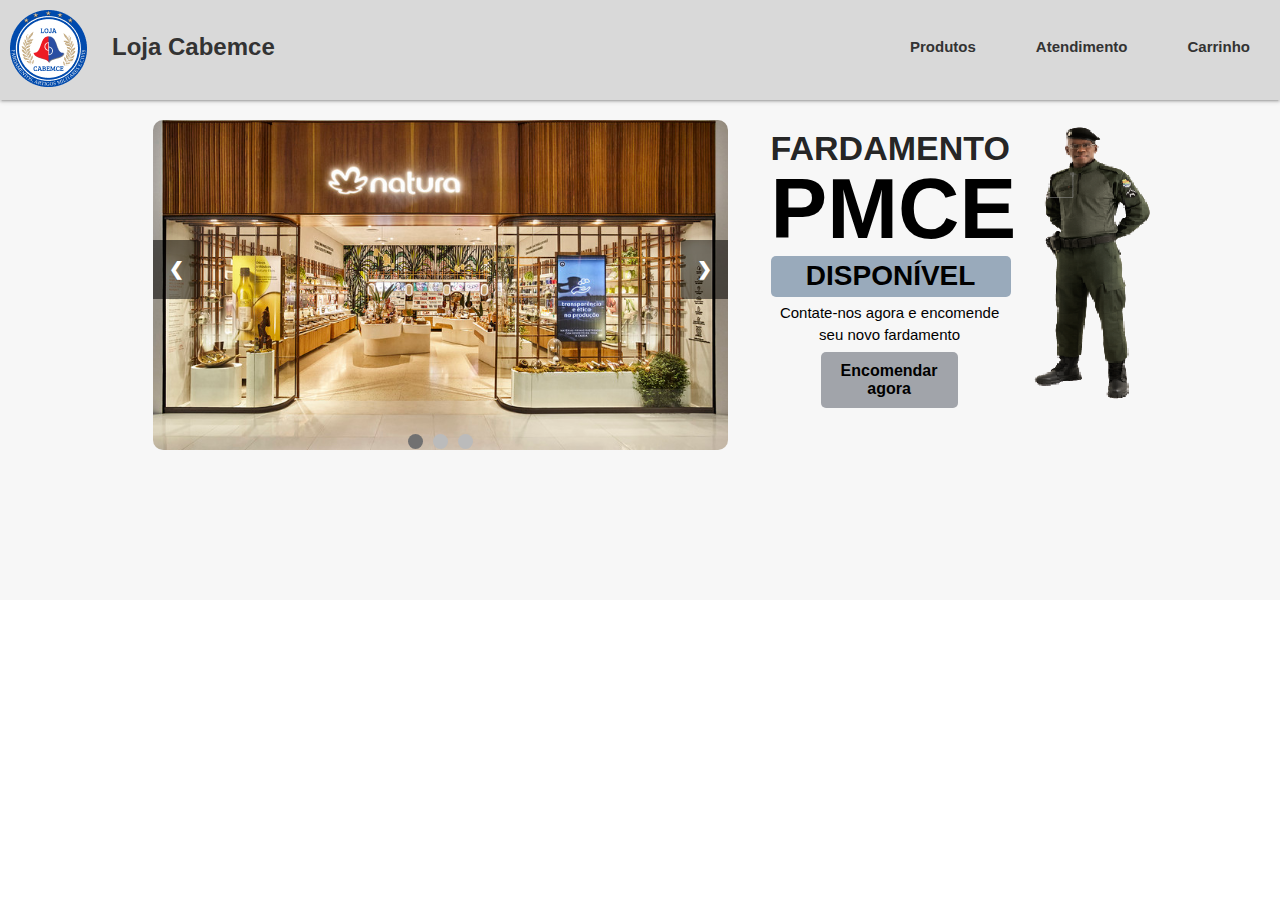
==== index.html @ 3755e711 "subindo arquivos" ====
<!DOCTYPE html>
<html lang="pt-br">
<head>
    <meta charset="UTF-8">
    <meta name="viewport" content="width=device-width, initial-scale=1.0">
    <title>Loja Cabemce</title>
    <link href="https://cdnjs.cloudflare.com/ajax/libs/materialize/1.0.0/css/materialize.min.css" rel="stylesheet">
    <link rel="stylesheet" href="https://fonts.googleapis.com/icon?family=Material+Icons">
    <link rel="stylesheet" href="css/index.css">
    <link rel="stylesheet" href="css/auxiliares/carousel.css">
</head>
<body>
    <nav class="nav-principal">
        <div class="nav-wrapper">
            <img src="img/logo.png" id="nav-logo" alt="">
            
            <a href="#" class="brand-logo" id="nav-titulo">Loja Cabemce</a>
            
            <ul id="nav-mobile" class="right hide-on-med-and-down">
                <li id="nav-list"><a href="#">Produtos</a></li>
                <li id="nav-list"><a href="#">Atendimento</a></li>
                <li id="nav-list"><a href="#">Carrinho</a></li>
            </ul>
        </div>
    </nav>

    <div class="introducao">
        <div class="container">
            <div class="row">
                <div class="col s12 m8">
                    <div class="carousel-container">
                        <div class="carousel">
                            <div class="carousel-slides">
                                <div class="carousel-slide"><img src="img/exe1.jpg" alt="Imagem 1"></div>
                                <div class="carousel-slide"><img src="img/exe2.jpg" alt="Imagem 2"></div>
                                <div class="carousel-slide"><img src="img/exe3.jpg" alt="Imagem 3"></div>
                            </div>
                            <a class="prev" onclick="moveSlide(-1)">&#10094;</a>
                            <a class="next" onclick="moveSlide(1)">&#10095;</a>
                        </div>
                        
                        <div class="carousel-indicators">
                            <span class="indicator" onclick="currentSlide(1)"></span>
                            <span class="indicator" onclick="currentSlide(2)"></span>
                            <span class="indicator" onclick="currentSlide(3)"></span>
                        </div>
                    </div>
                </div>

                <div class="col s12 m2">
                    <div id="introducao-texto">
                        <h1 id="introducao-texto-base">Fardamento</h1>
                        <h1 id="introducao-texto-orgao">PMCE</h1>
                        <h1 id="introducao-texto-status">Disponível</h1>
                        <p  id="introducao-texto-paragrafo">Contate-nos agora e encomende seu novo fardamento</p>
                        <button id="introducao-texto-botao">Encomendar agora</button>
                    </div>
                </div>

                <div class="col s12 m2">
                    <img src="/img/Novo-fardamento-PMCE 1.png" id="introducao-imagem" alt="">
                </div>
            </div>
        </div>
    </div>

<script src="https://cdnjs.cloudflare.com/ajax/libs/materialize/1.0.0/js/materialize.min.js"></script>
<script src="js/index.js"></script>
</body>
</html>
---- css/index.css ----
.nav-principal {
    height: 100px;
    background-color: #D9D9D9;
}

#nav-logo {
    max-width: 100%; 
    height: auto;
    margin: 10px;
    image-rendering: -webkit-optimize-contrast;
    image-rendering: crisp-edges;
    image-rendering: pixelated;
    object-fit: cover;
}

#nav-titulo {
    text-align: center;
    font-size: 24px; 
    font-weight: bold;
    color: #333; 
    margin: 15px;
}

#nav-list a{
    color: #333; 
    margin: 15px;
    color: #333;
    font-weight: bold;
}

.introducao {
    height: 500px;
    background-color: #D9D9D933;
}

#introducao-texto {
    text-align: center; 
    padding: 20px;
    margin-left: -50px;
}

#introducao-texto-base {
    font-size: 34px; 
    margin: 10px 0;
    font-weight: bolder;
    text-transform: uppercase;
    width: 75px;
}

#introducao-texto-orgao {
    font-size: 85px;
    font-weight: bolder;
    width: 75px;
    margin: 10px 0;
    color: #000;
    margin-top: -15px;
}

#introducao-texto-status {
    font-size: 28px; 
    margin: 10px 0;
    margin-top: -10px;
    background: #99AABB; 
    color: #000; 
    padding: 5px 10px; 
    border-radius: 5px;
    text-transform: uppercase;
    font-weight: bold;
    width: 240px;
}

#introducao-texto-paragrafo {
    margin-top: -5px;
    width: 230px;
    margin-left: 4px;
    color: #000;
}

#introducao-texto-botao {
    margin: 10px 0;
    margin-top: -10px;
    margin-left: 50px;
    background: #A1A4AA; 
    color: #000; 
    border: none; 
    padding: 10px 20px; 
    font-size: 16px; 
    border-radius: 5px;
    cursor: pointer; 
    transition: background 0.3s ease; 
    font-weight: bold;
}

#introducao-texto-botao:hover {
    background: #8C8D8E; /* Cor do botão ao passar o mouse */
}

#introducao-imagem {
    height: 280px;
    width: 120px;
    margin-top: 20px;
    margin-left: 80px;
    image-rendering: -webkit-optimize-contrast;
    image-rendering: crisp-edges;
    image-rendering: pixelated;
}

@media only screen and (max-width: 600px) {
    .introducao {
        height: 800px;
    }

    #introducao-texto {
        position: absolute;
        top: 50%;
        left: 50%;
        transform: translate(-50%, -50%); /* Ajusta a posição para o centro */
        margin: 0;
        margin-top: 120px;
    }
    
    #introducao-texto-botao {
        margin-left: 0px;
    }

    #introducao-imagem {
        display: none;
    }
}

@media only screen and (max-width: 400px) {
   
}
---- css/auxiliares/carousel.css ----
.carousel-container {
    position: relative;
    width: 100%;
    max-width: 600px; /* Ajuste conforme necessário */
    margin: auto;
    overflow: hidden;
    margin-top: 20px;
    margin-left: -50px;
}

.carousel {
    position: relative;
    width: 100%;
    height: 400px; /* Ajuste a altura conforme necessário */
}

.carousel-slides {
    display: flex;
    transition: transform 0.5s ease-in-out;
    height: 100%;
}

.carousel-slide {
    min-width: 100%;
    box-sizing: border-box;
    height: 100%;
    display: flex;
    align-items: center;
    justify-content: center;
}

.carousel-slide img {
    width: 100%;
    height: 330px;
    max-height: 100%;
    object-fit: cover;
    border: 5px;
    border-radius: 10px;
}

.prev, .next {
    position: absolute;
    top: 50%;
    width: auto;
    padding: 16px;
    margin-top: -80px;
    color: white;
    font-weight: bold;
    font-size: 18px;
    cursor: pointer;
    border-radius: 0 3px 3px 0;
    user-select: none;
    background-color: rgba(0,0,0,0.5); /* Fundo semi-transparente */
}

.next {
    right: 0;
    border-radius: 3px 0 0 3px;
}

.prev:hover, .next:hover {
    background-color: rgba(0,0,0,0.8);
}

.carousel-indicators {
    position: absolute;
    bottom: 65px; /* Distância da parte inferior do contêiner */
    width: 100%;
    text-align: center;
    padding: 0;
}

.indicator {
    display: inline-block;
    width: 15px;
    height: 15px;
    margin: 0 3px;
    background-color: #bbb;
    border-radius: 50%;
    cursor: pointer;
}

.active, .indicator:hover {
    background-color: #717171;
}

/* Media Queries para dispositivos móveis */
@media only screen and (max-width: 600px) {
    .carousel-container {
        margin-top: 20px;
        margin-left: 0;
    }

    .carousel {
        height: 300px; /* Ajuste a altura conforme necessário para dispositivos móveis */
    }

    .carousel-slide img {
        height: 100%;
        max-height: none;
        border-width: 3px; /* Ajuste a largura da borda conforme necessário */
        border: 10px;
        border-radius: 10px;
    }

    .prev, .next {
        font-size: 8px; /* Tamanho maior para facilitar o toque */
        padding: 12px;
        margin-top: -30px;
    }

    .carousel-indicators {
        bottom: 10px; /* Distância ajustada para melhor visibilidade */
    }

    .indicator {
        width: 12px;
        height: 12px;
    }
}

@media only screen and (max-width: 400px) {
    .carousel {
        height: 250px; /* Ajuste a altura conforme necessário para dispositivos muito pequenos */
    }

    .prev, .next {
        font-size: 14px; /* Tamanho menor em dispositivos menores */
        padding: 10px;
    }

    .carousel-indicators {
        bottom: 8px; /* Distância ajustada para melhor visibilidade */
    }

    .indicator {
        width: 10px;
        height: 10px;
    }
}
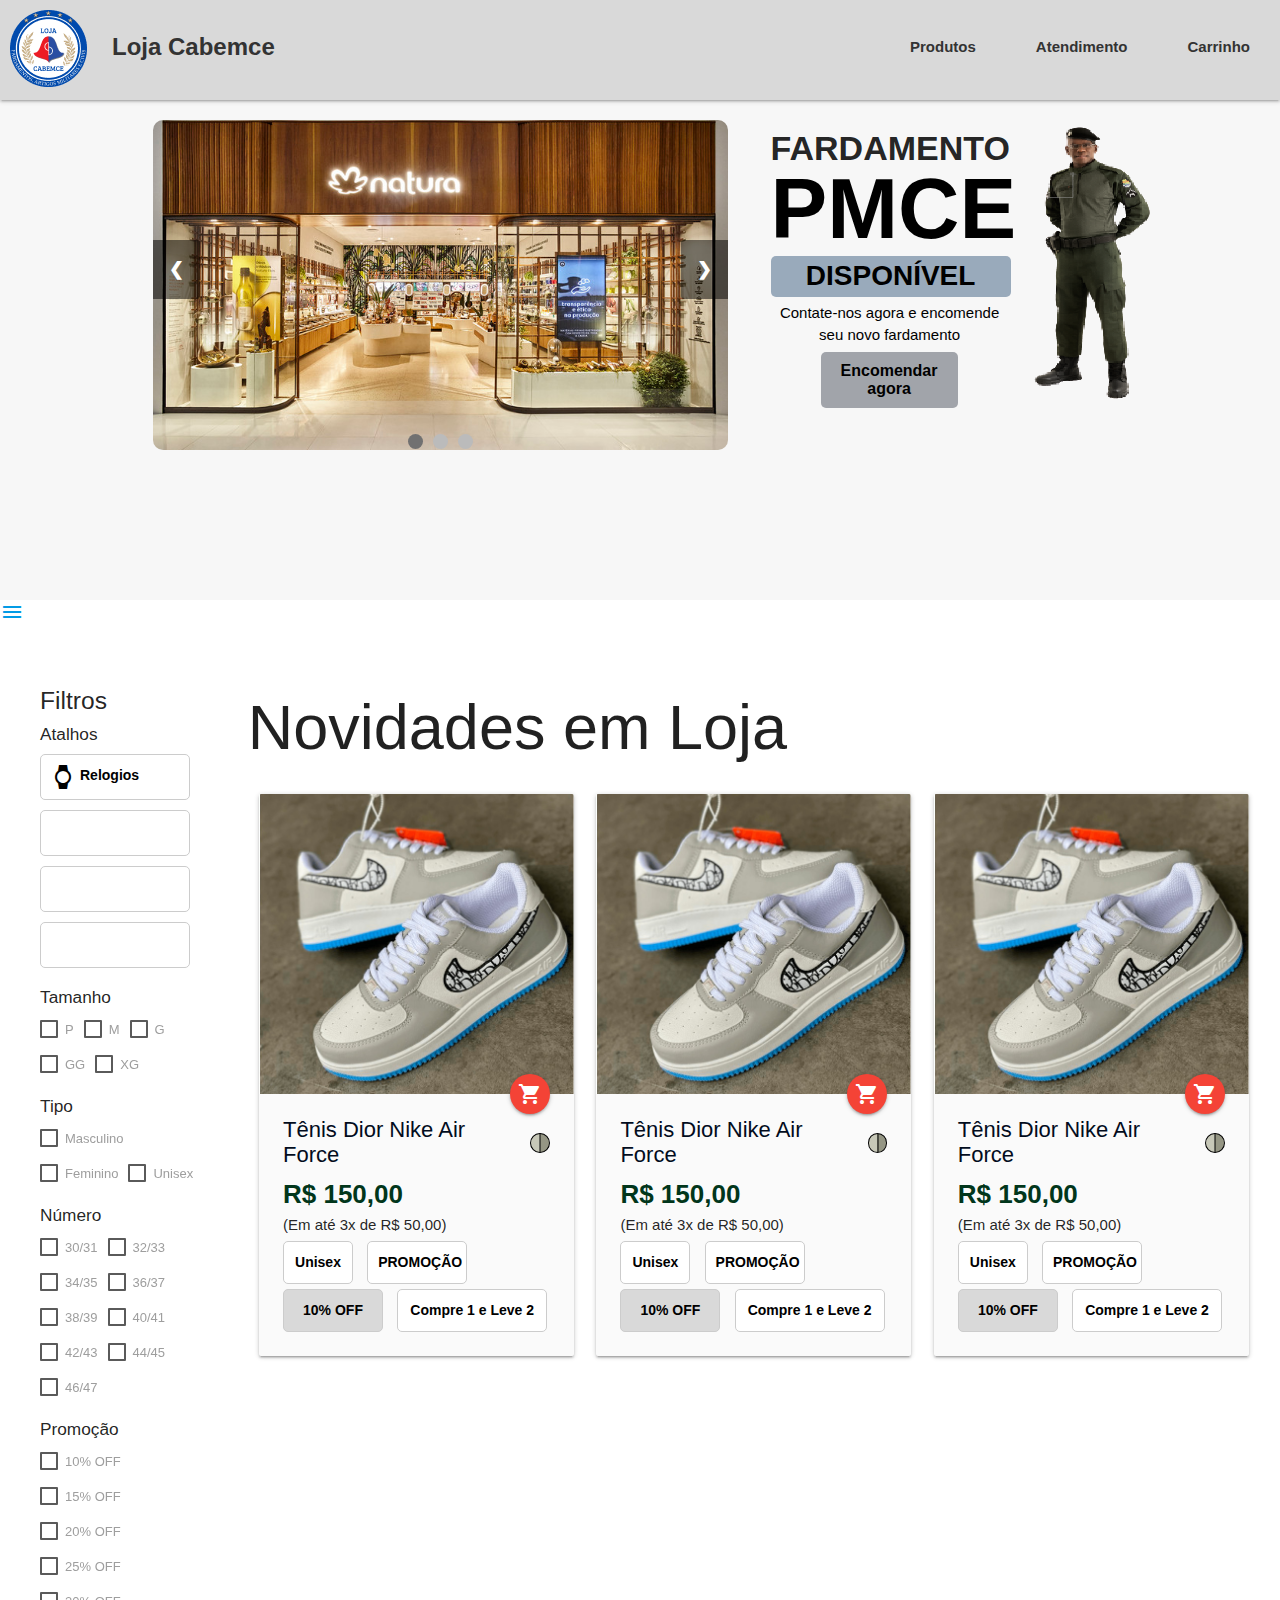
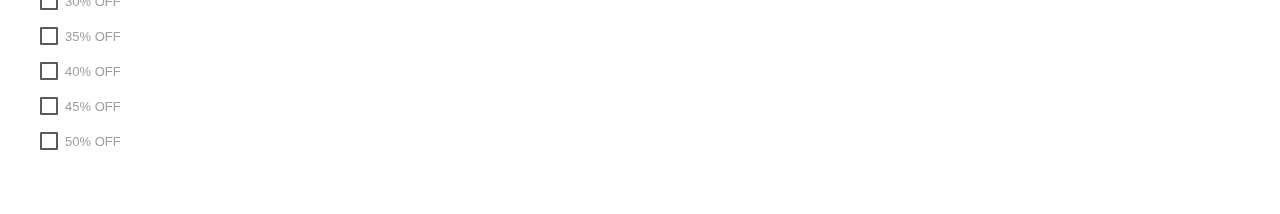
==== commit 1c1d4ba1: "Criando card de compras" ====
--- a/index.html
+++ b/index.html
@@ -10,61 +10,658 @@
     <link rel="stylesheet" href="css/auxiliares/carousel.css">
 </head>
 <body>
-    <nav class="nav-principal">
-        <div class="nav-wrapper">
-            <img src="img/logo.png" id="nav-logo" alt="">
+    <section>
+        <nav class="nav-principal">
+            <div class="nav-wrapper">
+                <img src="img/logo.png" id="nav-logo" alt="">
+                
+                <a href="#" class="brand-logo" id="nav-titulo">Loja Cabemce</a>
+                
+                <ul id="nav-mobile" class="right hide-on-med-and-down">
+                    <li id="nav-list"><a href="#">Produtos</a></li>
+                    <li id="nav-list"><a href="#">Atendimento</a></li>
+                    <li id="nav-list"><a href="#">Carrinho</a></li>
+                </ul>
+            </div>
+        </nav>
+    
+        <div class="introducao">
+            <div class="container">
+                <div class="row">
+                    <div class="col s12 m8">
+                        <div class="carousel-container">
+                            <div class="carousel">
+                                <div class="carousel-slides">
+                                    <div class="carousel-slide"><img src="img/exe1.jpg" alt="Imagem 1"></div>
+                                    <div class="carousel-slide"><img src="img/exe2.jpg" alt="Imagem 2"></div>
+                                    <div class="carousel-slide"><img src="img/exe3.jpg" alt="Imagem 3"></div>
+                                </div>
+                                <a class="prev" onclick="moveSlide(-1)">&#10094;</a>
+                                <a class="next" onclick="moveSlide(1)">&#10095;</a>
+                            </div>
+                            
+                            <div class="carousel-indicators">
+                                <span class="indicator" onclick="currentSlide(1)"></span>
+                                <span class="indicator" onclick="currentSlide(2)"></span>
+                                <span class="indicator" onclick="currentSlide(3)"></span>
+                            </div>
+                        </div>
+                    </div>
+    
+                    <div class="col s12 m2">
+                        <div id="introducao-texto">
+                            <h1 id="introducao-texto-base">Fardamento</h1>
+                            <h1 id="introducao-texto-orgao">PMCE</h1>
+                            <h1 id="introducao-texto-status">Disponível</h1>
+                            <p  id="introducao-texto-paragrafo">Contate-nos agora e encomende seu novo fardamento</p>
+                            <button id="introducao-texto-botao">Encomendar agora</button>
+                        </div>
+                    </div>
+    
+                    <div class="col s12 m2">
+                        <img src="/img/Novo-fardamento-PMCE 1.png" id="introducao-imagem" alt="">
+                    </div>
+                </div>
+            </div>
+        </div>
+    </section>
+
+    <ul id="slide-out" class="sidenav">
+        <li>
+            <div class="user-view">
+                <div class="background">
+                    <img src="images/office.jpg">
+                </div>
+                <a href="#user"><img class="circle" src="images/yuna.jpg"></a>
+                <a href="#name"><span class="white-text name">John Doe</span></a>
+                <a href="#email"><span class="white-text email">jdandturk@gmail.com</span></a>
+            </div>
+        </li>
+        <li><a href="#!"><i class="material-icons">cloud</i>First Link With Icon</a></li>
+        <li><a href="#!">Second Link</a></li>
+        <li><div class="divider"></div></li>
+        <li><a class="subheader">Filtros</a></li>
+        <li>
+            <!-- Filtro por atalho -->
+            <div class="filter-group" id="filtro-atalho">
+                <h6>Atalhos</h6>
+                <div class="filter-atalhos">
+                    <a href="#" id="filter-link">
+                        <div id="filter-card">
+                            <i class="material-icons">watch</i>
+                            <span>Relogios</span>
+                        </div>
+                    </a>
+
+                    <a href="#" id="filter-link">
+                        <div id="filter-card">
+                            <i class="material-icons">military_tech</i>
+                            <span>Boinas</span>
+                        </div>
+                    </a>
+
+                    <a href="#" id="filter-link">
+                        <div id="filter-card">
+                            <i class="material-icons">snowshoeing</i>
+                            <span>Tênis</span>
+                        </div>
+                    </a>
+
+                    <a href="#" id="filter-link">
+                        <div id="filter-card">
+                            <i class="material-icons">snowshoeing</i>
+                            <span>Camisetas</span>
+                        </div>
+                    </a>
+                </div>
+            </div>
+        </li>
+        <li>
+            <!-- Filtro por Tamanho -->
+            <div class="filter-group" id="filtro-tamanho">
+                <h6>Tamanho</h6>
+                <div class="filter-options">
+                    <p>
+                        <label>
+                            <input type="checkbox" id="tamanho-p" />
+                            <span>P</span>
+                        </label>
+                    </p>
+                    <p>
+                        <label>
+                            <input type="checkbox" id="tamanho-m" />
+                            <span>M</span>
+                        </label>
+                    </p>
+                    <p>
+                        <label>
+                            <input type="checkbox" id="tamanho-g" />
+                            <span>G</span>
+                        </label>
+                    </p>
+                    <p>
+                        <label>
+                            <input type="checkbox" id="tamanho-gg" />
+                            <span>GG</span>
+                        </label>
+                    </p>
+                    <p>
+                        <label>
+                            <input type="checkbox" id="tamanho-xg" />
+                            <span>XG</span>
+                        </label>
+                    </p>
+                </div>
+            </div>
+        </li>
+        <li>
+            <!-- Filtro por Tipo -->
+            <div class="filter-group" id="filtro-tipo">
+                <h6>Tipo</h6>
+                <div class="filter-options">
+                    <p>
+                        <label>
+                            <input type="checkbox" id="tipo-masculino" />
+                            <span>Masculino</span>
+                        </label>
+                    </p>
+                    <p>
+                        <label>
+                            <input type="checkbox" id="tipo-feminino" />
+                            <span>Feminino</span>
+                        </label>
+                    </p>
+                    <p>
+                        <label>
+                            <input type="checkbox" id="tipo-unisex" />
+                            <span>Unisex</span>
+                        </label>
+                    </p>
+                </div>
+            </div>
+        </li>
+        <li>
+            <!-- Filtro por Número -->
+            <div class="filter-group" id="filtro-numero">
+                <h6>Número</h6>
+                <div class="filter-options">
+                    <p>
+                        <label>
+                            <input type="checkbox" id="numero-30-31" />
+                            <span>30/31</span>
+                        </label>
+                    </p>
+                    <p>
+                        <label>
+                            <input type="checkbox" id="numero-32-33" />
+                            <span>32/33</span>
+                        </label>
+                    </p>
+                    <p>
+                        <label>
+                            <input type="checkbox" id="numero-34-35" />
+                            <span>34/35</span>
+                        </label>
+                    </p>
+                    <p>
+                        <label>
+                            <input type="checkbox" id="numero-36-37" />
+                            <span>36/37</span>
+                        </label>
+                    </p>
+                    <p>
+                        <label>
+                            <input type="checkbox" id="numero-38-39" />
+                            <span>38/39</span>
+                        </label>
+                    </p>
+                    <p>
+                        <label>
+                            <input type="checkbox" id="numero-40-41" />
+                            <span>40/41</span>
+                        </label>
+                    </p>
+                    <p>
+                        <label>
+                            <input type="checkbox" id="numero-42-43" />
+                            <span>42/43</span>
+                        </label>
+                    </p>
+                    <p>
+                        <label>
+                            <input type="checkbox" id="numero-44-45" />
+                            <span>44/45</span>
+                        </label>
+                    </p>
+                    <p>
+                        <label>
+                            <input type="checkbox" id="numero-46-47" />
+                            <span>46/47</span>
+                        </label>
+                    </p>
+                </div>
+            </div>
+        </li>
+        <li>
+            <!-- Filtro por Promoção -->
+            <div class="filter-group" id="filtro-promocao">
+                <h6>Promoção</h6>
+                <div class="filter-options">
+                    <p>
+                        <label>
+                            <input type="checkbox" id="promocao-10" />
+                            <span>10% OFF</span>
+                        </label>
+                    </p>
+                    <p>
+                        <label>
+                            <input type="checkbox" id="promocao-15" />
+                            <span>15% OFF</span>
+                        </label>
+                    </p>
+                    <p>
+                        <label>
+                            <input type="checkbox" id="promocao-20" />
+                            <span>20% OFF</span>
+                        </label>
+                    </p>
+                    <p>
+                        <label>
+                            <input type="checkbox" id="promocao-25" />
+                            <span>25% OFF</span>
+                        </label>
+                    </p>
+                    <p>
+                        <label>
+                            <input type="checkbox" id="promocao-30" />
+                            <span>30% OFF</span>
+                        </label>
+                    </p>
+                    <p>
+                        <label>
+                            <input type="checkbox" id="promocao-35" />
+                            <span>35% OFF</span>
+                        </label>
+                    </p>
+                    <p>
+                        <label>
+                            <input type="checkbox" id="promocao-40" />
+                            <span>40% OFF</span>
+                        </label>
+                    </p>
+                    <p>
+                        <label>
+                            <input type="checkbox" id="promocao-45" />
+                            <span>45% OFF</span>
+                        </label>
+                    </p>
+                    <p>
+                        <label>
+                            <input type="checkbox" id="promocao-50" />
+                            <span>50% OFF</span>
+                        </label>
+                    </p>
+                </div>
+            </div>
+        </li>
+    </ul>
+    <a href="#" data-target="slide-out" class="sidenav-trigger"><i class="material-icons">menu</i></a>
+
+    <div class="container-flex">
+        <aside id="menu-filtros" class="anside-desktop">
+            <h5>Filtros</h5>
+
+            <!-- Atalhos -->
+            <div class="filter-group" id="filtro-atalho">
+                <h6>Atalhos</h6>
+                <div class="filter-atalhos">
+                    <a href="#" id="filter-link">
+                        <div id="filter-card">
+                            <i class="material-icons">watch</i>
+                            <span>Relogios</span>
+                        </div>
+                    </a>
+
+                    <a href="#" id="filter-link">
+                        <div id="filter-card">
+                            <i class="material-icons">military_tech</i>
+                            <span>Boinas</span>
+                        </div>
+                    </a>
+
+                    <a href="#" id="filter-link">
+                        <div id="filter-card">
+                            <i class="material-icons">snowshoeing</i>
+                            <span>Tênis</span>
+                        </div>
+                    </a>
+
+                    <a href="#" id="filter-link">
+                        <div id="filter-card">
+                            <i class="material-icons">snowshoeing</i>
+                            <span>Camisetas</span>
+                        </div>
+                    </a>
+                </div>
+            </div>
             
-            <a href="#" class="brand-logo" id="nav-titulo">Loja Cabemce</a>
-            
-            <ul id="nav-mobile" class="right hide-on-med-and-down">
-                <li id="nav-list"><a href="#">Produtos</a></li>
-                <li id="nav-list"><a href="#">Atendimento</a></li>
-                <li id="nav-list"><a href="#">Carrinho</a></li>
-            </ul>
-        </div>
-    </nav>
-
-    <div class="introducao">
-        <div class="container">
+            <!-- Filtro por Tamanho -->
+            <div class="filter-group" id="filtro-tamanho">
+                <h6>Tamanho</h6>
+                <div class="filter-options">
+                    <p>
+                        <label>
+                            <input type="checkbox" id="tamanho-p" />
+                            <span>P</span>
+                        </label>
+                    </p>
+                    <p>
+                        <label>
+                            <input type="checkbox" id="tamanho-m" />
+                            <span>M</span>
+                        </label>
+                    </p>
+                    <p>
+                        <label>
+                            <input type="checkbox" id="tamanho-g" />
+                            <span>G</span>
+                        </label>
+                    </p>
+                    <p>
+                        <label>
+                            <input type="checkbox" id="tamanho-gg" />
+                            <span>GG</span>
+                        </label>
+                    </p>
+                    <p>
+                        <label>
+                            <input type="checkbox" id="tamanho-xg" />
+                            <span>XG</span>
+                        </label>
+                    </p>
+                </div>
+            </div>
+    
+            <!-- Filtro por Tipo -->
+            <div class="filter-group" id="filtro-tipo">
+                <h6>Tipo</h6>
+                <div class="filter-options">
+                    <p>
+                        <label>
+                            <input type="checkbox" id="tipo-masculino" />
+                            <span>Masculino</span>
+                        </label>
+                    </p>
+                    <p>
+                        <label>
+                            <input type="checkbox" id="tipo-feminino" />
+                            <span>Feminino</span>
+                        </label>
+                    </p>
+                    <p>
+                        <label>
+                            <input type="checkbox" id="tipo-unisex" />
+                            <span>Unisex</span>
+                        </label>
+                    </p>
+                </div>
+            </div>
+    
+            <!-- Filtro por Número -->
+            <div class="filter-group" id="filtro-numero">
+                <h6>Número</h6>
+                <div class="filter-options">
+                    <p>
+                        <label>
+                            <input type="checkbox" id="numero-30-31" />
+                            <span>30/31</span>
+                        </label>
+                    </p>
+                    <p>
+                        <label>
+                            <input type="checkbox" id="numero-32-33" />
+                            <span>32/33</span>
+                        </label>
+                    </p>
+                    <p>
+                        <label>
+                            <input type="checkbox" id="numero-34-35" />
+                            <span>34/35</span>
+                        </label>
+                    </p>
+                    <p>
+                        <label>
+                            <input type="checkbox" id="numero-36-37" />
+                            <span>36/37</span>
+                        </label>
+                    </p>
+                    <p>
+                        <label>
+                            <input type="checkbox" id="numero-38-39" />
+                            <span>38/39</span>
+                        </label>
+                    </p>
+                    <p>
+                        <label>
+                            <input type="checkbox" id="numero-40-41" />
+                            <span>40/41</span>
+                        </label>
+                    </p>
+                    <p>
+                        <label>
+                            <input type="checkbox" id="numero-42-43" />
+                            <span>42/43</span>
+                        </label>
+                    </p>
+                    <p>
+                        <label>
+                            <input type="checkbox" id="numero-44-45" />
+                            <span>44/45</span>
+                        </label>
+                    </p>
+                    <p>
+                        <label>
+                            <input type="checkbox" id="numero-46-47" />
+                            <span>46/47</span>
+                        </label>
+                    </p>
+                </div>
+            </div>
+    
+            <!-- Filtro por Promoção -->
+            <div class="filter-group" id="filtro-promocao">
+                <h6>Promoção</h6>
+                <div class="filter-options">
+                    <p>
+                        <label>
+                            <input type="checkbox" id="promocao-10" />
+                            <span>10% OFF</span>
+                        </label>
+                    </p>
+                    <p>
+                        <label>
+                            <input type="checkbox" id="promocao-15" />
+                            <span>15% OFF</span>
+                        </label>
+                    </p>
+                    <p>
+                        <label>
+                            <input type="checkbox" id="promocao-20" />
+                            <span>20% OFF</span>
+                        </label>
+                    </p>
+                    <p>
+                        <label>
+                            <input type="checkbox" id="promocao-25" />
+                            <span>25% OFF</span>
+                        </label>
+                    </p>
+                    <p>
+                        <label>
+                            <input type="checkbox" id="promocao-30" />
+                            <span>30% OFF</span>
+                        </label>
+                    </p>
+                    <p>
+                        <label>
+                            <input type="checkbox" id="promocao-35" />
+                            <span>35% OFF</span>
+                        </label>
+                    </p>
+                    <p>
+                        <label>
+                            <input type="checkbox" id="promocao-40" />
+                            <span>40% OFF</span>
+                        </label>
+                    </p>
+                    <p>
+                        <label>
+                            <input type="checkbox" id="promocao-45" />
+                            <span>45% OFF</span>
+                        </label>
+                    </p>
+                    <p>
+                        <label>
+                            <input type="checkbox" id="promocao-50" />
+                            <span>50% OFF</span>
+                        </label>
+                    </p>
+                </div>
+            </div>
+        </aside>
+    
+        <section id="card-section">
             <div class="row">
-                <div class="col s12 m8">
-                    <div class="carousel-container">
-                        <div class="carousel">
-                            <div class="carousel-slides">
-                                <div class="carousel-slide"><img src="img/exe1.jpg" alt="Imagem 1"></div>
-                                <div class="carousel-slide"><img src="img/exe2.jpg" alt="Imagem 2"></div>
-                                <div class="carousel-slide"><img src="img/exe3.jpg" alt="Imagem 3"></div>
-                            </div>
-                            <a class="prev" onclick="moveSlide(-1)">&#10094;</a>
-                            <a class="next" onclick="moveSlide(1)">&#10095;</a>
-                        </div>
-                        
-                        <div class="carousel-indicators">
-                            <span class="indicator" onclick="currentSlide(1)"></span>
-                            <span class="indicator" onclick="currentSlide(2)"></span>
-                            <span class="indicator" onclick="currentSlide(3)"></span>
+                <div>
+                    <h1 id="Index-Titulo">Novidades em Loja</h1>
+                </div>
+
+                <div class="row">
+                    <div class="col s12 m4">
+                        <div class="card">
+                            <div class="card-image">
+                                <img src="img/tenis-nike.jpeg" id="card-imagem">
+                                <a class="btn-floating halfway-fab waves-effect waves-light red"><i class="material-icons">shopping_cart</i></a>
+                            </div>
+                            
+                            <div class="card-content" id="card-info">
+                                
+                                <h1 id="card-title">
+                                    Tênis Dior Nike Air Force
+                                    <div id="card-bolinha"></div>
+                                </h1>
+
+                                <div id="card-preco">
+                                    <p id="card-preco-total">R$ 150,00</p>
+                                    <p id="card-preco-parcela">(Em até 3x de R$ 50,00)</p>
+                                </div>
+
+                                <div id="card-tipo">
+                                    <span>Unisex</span>
+                                </div>
+
+                                <div id="card-promocao">
+                                    <span>PROMOÇÃO</span>
+                                </div>
+                                
+                                <div id="card-desconto">
+                                    <span>10% OFF</span>
+                                </div>
+
+                                <div id="card-compre-leve">
+                                    <span>Compre 1 e Leve 2</span>
+                                </div>
+                            </div>
                         </div>
                     </div>
-                </div>
-
-                <div class="col s12 m2">
-                    <div id="introducao-texto">
-                        <h1 id="introducao-texto-base">Fardamento</h1>
-                        <h1 id="introducao-texto-orgao">PMCE</h1>
-                        <h1 id="introducao-texto-status">Disponível</h1>
-                        <p  id="introducao-texto-paragrafo">Contate-nos agora e encomende seu novo fardamento</p>
-                        <button id="introducao-texto-botao">Encomendar agora</button>
+
+                    <div class="col s12 m4">
+                        <div class="card">
+                            <div class="card-image">
+                                <img src="img/tenis-nike.jpeg" id="card-imagem">
+                                <a class="btn-floating halfway-fab waves-effect waves-light red"><i class="material-icons">shopping_cart</i></a>
+                            </div>
+                            
+                            <div class="card-content" id="card-info">
+                                
+                                <h1 id="card-title">
+                                    Tênis Dior Nike Air Force
+                                    <div id="card-bolinha"></div>
+                                </h1>
+
+                                <div id="card-preco">
+                                    <p id="card-preco-total">R$ 150,00</p>
+                                    <p id="card-preco-parcela">(Em até 3x de R$ 50,00)</p>
+                                </div>
+
+                                <div id="card-tipo">
+                                    <span>Unisex</span>
+                                </div>
+
+                                <div id="card-promocao">
+                                    <span>PROMOÇÃO</span>
+                                </div>
+                                
+                                <div id="card-desconto">
+                                    <span>10% OFF</span>
+                                </div>
+
+                                <div id="card-compre-leve">
+                                    <span>Compre 1 e Leve 2</span>
+                                </div>
+                            </div>
+                        </div>
                     </div>
-                </div>
-
-                <div class="col s12 m2">
-                    <img src="/img/Novo-fardamento-PMCE 1.png" id="introducao-imagem" alt="">
-                </div>
-            </div>
-        </div>
+
+                    <div class="col s12 m6 l4">
+                        <div class="card">
+                            <div class="card-image">
+                                <img src="img/tenis-nike.jpeg" id="card-imagem">
+                                <a class="btn-floating halfway-fab waves-effect waves-light red"><i class="material-icons">shopping_cart</i></a>
+                            </div>
+                            
+                            <div class="card-content" id="card-info">
+                                
+                                <h1 id="card-title">
+                                    Tênis Dior Nike Air Force
+                                    <div id="card-bolinha"></div>
+                                </h1>
+
+                                <div id="card-preco">
+                                    <p id="card-preco-total">R$ 150,00</p>
+                                    <p id="card-preco-parcela">(Em até 3x de R$ 50,00)</p>
+                                </div>
+
+                                <div id="card-tipo">
+                                    <span>Unisex</span>
+                                </div>
+
+                                <div id="card-promocao">
+                                    <span>PROMOÇÃO</span>
+                                </div>
+                                
+                                <div id="card-desconto">
+                                    <span>10% OFF</span>
+                                </div>
+
+                                <div id="card-compre-leve">
+                                    <span>Compre 1 e Leve 2</span>
+                                </div>
+                            </div>
+                        </div>
+                    </div>
+                </div>
+            </div>
+        </section>
     </div>
 
+<script src="https://code.jquery.com/jquery-3.6.4.min.js"></script>
 <script src="https://cdnjs.cloudflare.com/ajax/libs/materialize/1.0.0/js/materialize.min.js"></script>
 <script src="js/index.js"></script>
+<script>
+    $(document).ready(function(){
+    $('.sidenav').sidenav();
+  });
+</script>
 </body>
 </html>--- a/css/index.css
+++ b/css/index.css
@@ -1,3 +1,5 @@
+
+
 .nav-principal {
     height: 100px;
     background-color: #D9D9D9;
@@ -105,6 +107,203 @@
     image-rendering: pixelated;
 }
 
+.container-flex {
+    display: flex;
+    margin: 20px;
+}
+
+#menu-filtros {
+    width: 300px;
+    background-color: #fff;
+    padding: 20px;
+    top: 0;
+    left: 0;
+    overflow-y: auto;
+}
+
+#filter-link{
+    color: #000;
+}
+
+#filter-card {
+    background-color: #FFFFFF;
+    border: 1px solid #ccc;
+    border-radius: 5px;
+    padding: 10px;
+    width: 150px;
+    text-align: left; 
+    font-size: 14px;
+    font-weight: bold;
+    display: flex;
+    align-items: left; 
+    justify-content: left; 
+    cursor: pointer;
+    margin-top: 10px;
+}
+
+#filter-card i {
+    margin-right: 5px; /* Espaço entre o ícone e o texto */
+}
+
+.filter-group {
+    margin-bottom: 20px;
+}
+
+.filter-group h6 {
+    margin-bottom: 10px;
+}
+
+[type="checkbox"] + span:not(.lever) {
+    padding-left: 25px;
+    font-size: 13px;
+}    
+
+.filter-options {
+    display: flex;
+    flex-wrap: wrap;
+    gap: 10px;
+}
+
+.filter-options p {
+    margin: 0;
+}
+
+.filter-options label {
+    display: flex;
+    align-items: center;
+    gap: 3px;
+}
+
+#card-section {
+    background-color: #ffffff;
+    flex-grow: 1;
+    margin-left: 20px;
+}
+
+
+#card-info {
+    background-color: #e0dede2a;
+}
+
+#card-imagem {
+    width: 100%; 
+    height: 300px; 
+    object-fit: cover;
+    display: block;
+}
+
+#card-title {
+    margin: 0;
+    display: flex; 
+    align-items: center; 
+    gap: 8px; 
+    width: 100%;
+    font-size: 22px;
+    margin-bottom: 8px;
+    color: #020c1d;
+}
+
+#card-bolinha {
+    width: 20px;
+    height: 20px;
+    border-radius: 50%;
+    background: linear-gradient(to right, #c7c8b8 49%, #959684 50%);
+    border: 1px solid #000;
+    position: relative;
+}
+
+#card-bolinha::after {
+    content: '';
+    position: absolute;
+    top: 0;
+    left: 50%;
+    width: 1px;
+    height: 100%;
+    background-color: #000;
+    transform: translateX(-50%);
+}
+
+#card-preco #card-preco-total {
+    font-size: 26px;
+    font-weight: bold;
+    color: #01361b;
+}
+
+#card-tipo {
+    background-color: #FFFFFF;
+    border: 1px solid #ccc;
+    border-radius: 5px;
+    padding: 10px;
+    width: 70px;
+    text-align: center;
+    font-size: 14px;
+    font-weight: bold;
+    color: #000000;
+    display: inline-block; 
+    margin-right: 10px;
+    margin-top: 5px;
+}
+
+#card-tipo span {
+    display: block;
+}
+
+#card-desconto {
+    background-color: #D9D9D9;
+    border: 1px solid #ccc;
+    border-radius: 5px;
+    padding: 10px;
+    width: 100px;
+    text-align: center;
+    font-size: 14px;
+    font-weight: bold;
+    color: #000000;
+    display: inline-block; 
+    margin-right: 10px;
+    margin-top: 5px;
+}
+
+#card-desconto span {
+    display: block;
+}
+
+#card-promocao {
+    background-color: #FFFFFF;
+    border: 1px solid #ccc;
+    border-radius: 5px;
+    padding: 10px;
+    width: 100px;
+    text-align: center;
+    font-size: 14px;
+    font-weight: bold;
+    color: #000000;
+    display: inline-block;
+    margin-top: 5px;
+}
+
+#card-promocao span {
+    display: block;
+}
+
+#card-compre-leve {
+    background-color: #FFFFFF;
+    border: 1px solid #ccc;
+    border-radius: 5px;
+    padding: 10px;
+    width: 150px;
+    text-align: center;
+    font-size: 14px;
+    font-weight: bold;
+    color: #000000;
+    display: inline-block;
+    margin-top: 5px;
+}
+
+#card-compre-leve span {
+    display: block;
+}
+
+
 @media only screen and (max-width: 600px) {
     .introducao {
         height: 800px;
@@ -126,6 +325,10 @@
     #introducao-imagem {
         display: none;
     }
+
+    .anside-desktop {
+        display: none;
+    }
 }
 
 @media only screen and (max-width: 400px) {
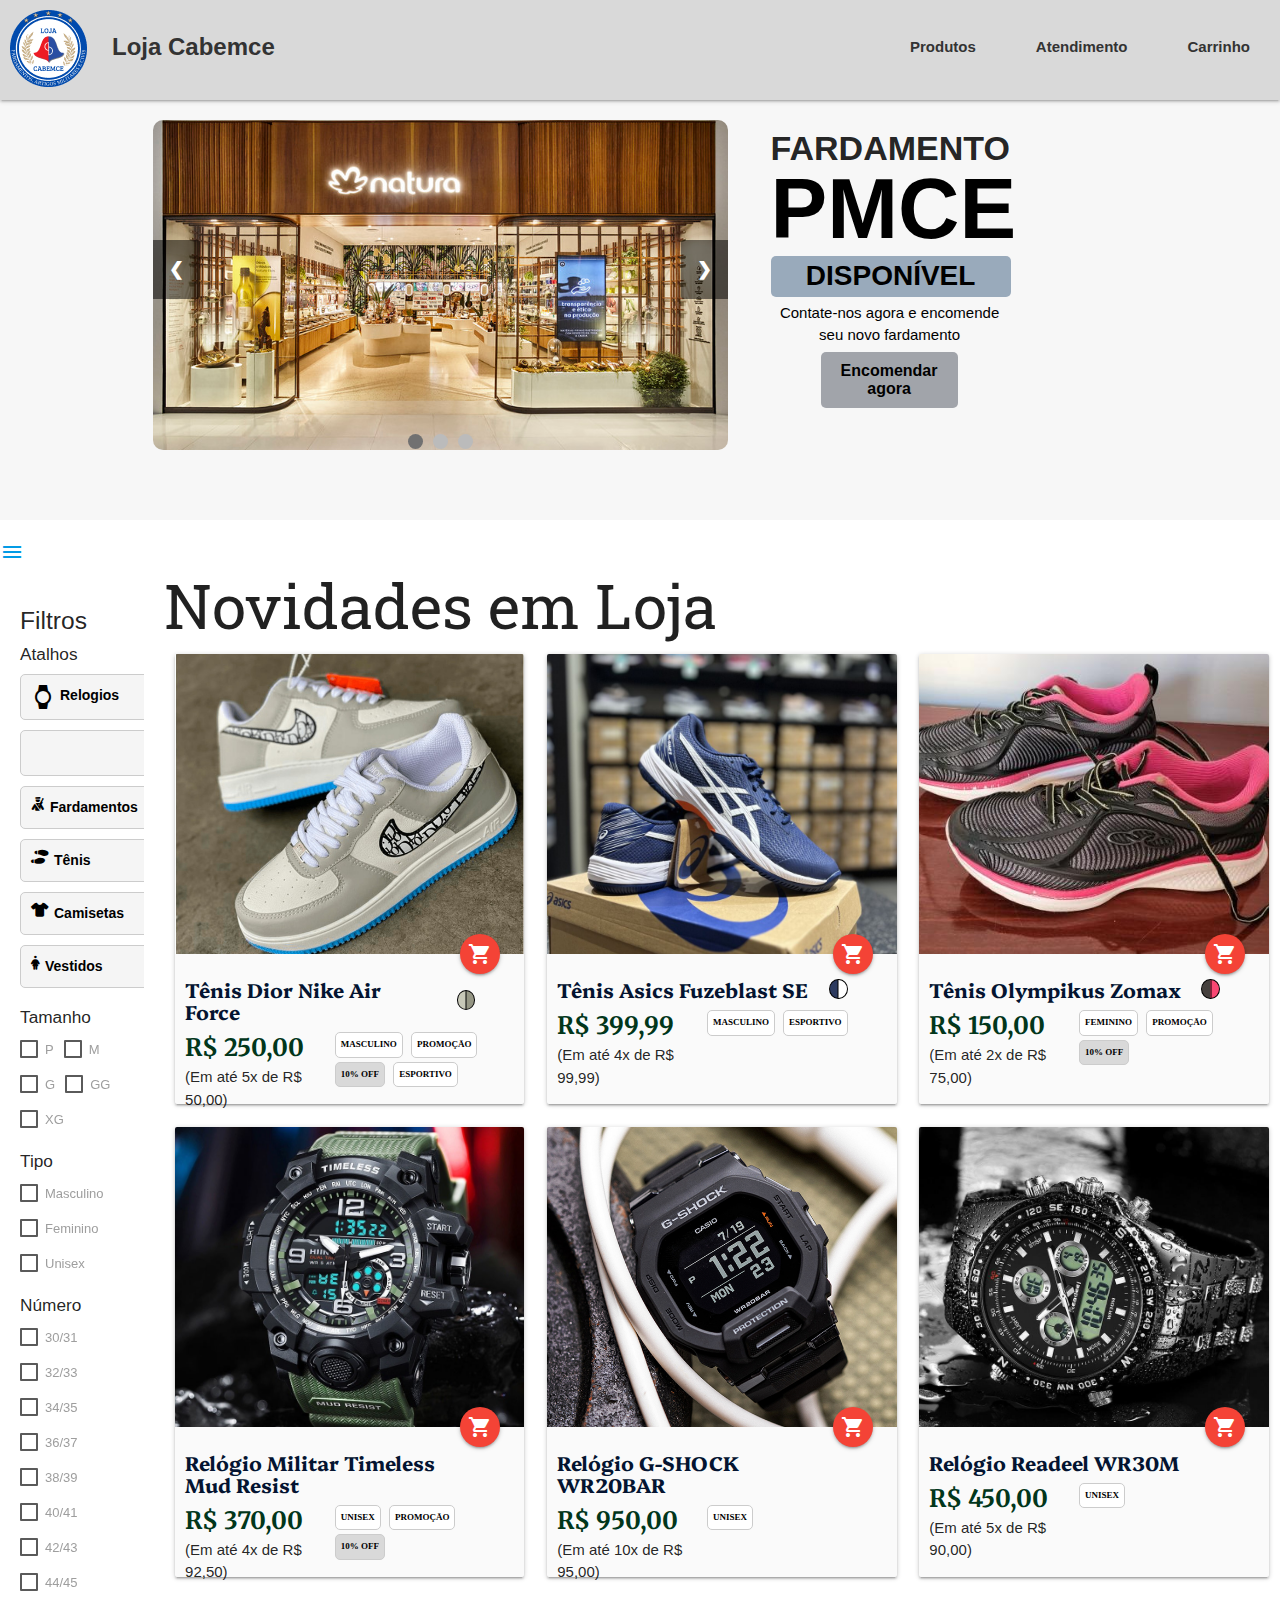
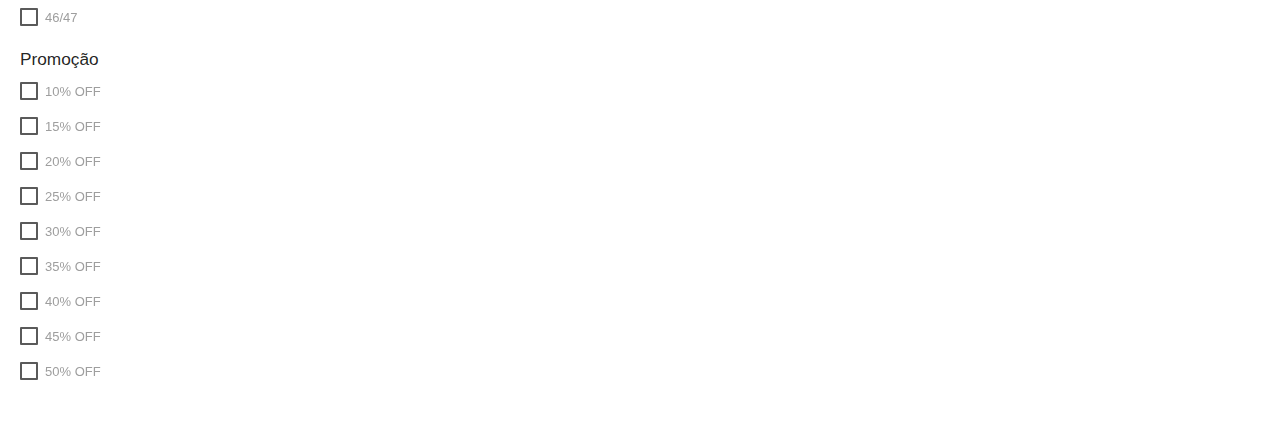
==== commit 85bb2555: "modificando index" ====
--- a/index.html
+++ b/index.html
@@ -8,6 +8,8 @@
     <link rel="stylesheet" href="https://fonts.googleapis.com/icon?family=Material+Icons">
     <link rel="stylesheet" href="css/index.css">
     <link rel="stylesheet" href="css/auxiliares/carousel.css">
+    <link rel="stylesheet" href="https://cdnjs.cloudflare.com/ajax/libs/font-awesome/6.5.1/css/all.min.css">
+
 </head>
 <body>
     <section>
@@ -57,28 +59,24 @@
                             <button id="introducao-texto-botao">Encomendar agora</button>
                         </div>
                     </div>
-    
-                    <div class="col s12 m2">
-                        <img src="/img/Novo-fardamento-PMCE 1.png" id="introducao-imagem" alt="">
-                    </div>
                 </div>
             </div>
         </div>
     </section>
 
     <ul id="slide-out" class="sidenav">
-        <li>
+        <li id="perfil-info">
             <div class="user-view">
                 <div class="background">
-                    <img src="images/office.jpg">
+                    <img src="images/office.jpg" alt="Capa de fundo menu lateral">
                 </div>
                 <a href="#user"><img class="circle" src="images/yuna.jpg"></a>
-                <a href="#name"><span class="white-text name">John Doe</span></a>
-                <a href="#email"><span class="white-text email">jdandturk@gmail.com</span></a>
+                <a href="#name"><span class="black-text name">Renan Aragão</span></a>
+                <a href="#email"><span class="black-text email">renanaragao159@gmail.com</span></a>
             </div>
         </li>
-        <li><a href="#!"><i class="material-icons">cloud</i>First Link With Icon</a></li>
-        <li><a href="#!">Second Link</a></li>
+        <li><a href="#!"><i class="material-icons">cloud</i>Meus Produtos</a></li>
+        <li><a href="#!"><i class="material-icons">cloud</i>Meu Perfil</a></li>
         <li><div class="divider"></div></li>
         <li><a class="subheader">Filtros</a></li>
         <li>
@@ -87,30 +85,44 @@
                 <h6>Atalhos</h6>
                 <div class="filter-atalhos">
                     <a href="#" id="filter-link">
-                        <div id="filter-card">
+                        <div class="grey lighten-4" id="filter-card">
                             <i class="material-icons">watch</i>
                             <span>Relogios</span>
                         </div>
                     </a>
 
                     <a href="#" id="filter-link">
-                        <div id="filter-card">
+                        <div class="grey lighten-4" id="filter-card">
                             <i class="material-icons">military_tech</i>
                             <span>Boinas</span>
                         </div>
                     </a>
 
                     <a href="#" id="filter-link">
-                        <div id="filter-card">
-                            <i class="material-icons">snowshoeing</i>
+                        <div class="grey lighten-4" id="filter-card">
+                            <i class="fa-solid fa-person-military-rifle"></i>
+                            <span>Fardamentos</span>
+                        </div>
+                    </a>
+
+                    <a href="#" id="filter-link">
+                        <div class="grey lighten-4" id="filter-card">
+                            <i class="fas fa-shoe-prints"></i>
                             <span>Tênis</span>
                         </div>
                     </a>
 
                     <a href="#" id="filter-link">
-                        <div id="filter-card">
-                            <i class="material-icons">snowshoeing</i>
+                        <div class="grey lighten-4" id="filter-card">
+                            <i class="fa-solid fa-shirt"></i>
                             <span>Camisetas</span>
+                        </div>
+                    </a>
+
+                    <a href="#" id="filter-link">
+                        <div class="grey lighten-4" id="filter-card">
+                            <i class="fas fa-female"></i>
+                            <span>Vestidos</span>
                         </div>
                     </a>
                 </div>
@@ -305,7 +317,7 @@
             </div>
         </li>
     </ul>
-    <a href="#" data-target="slide-out" class="sidenav-trigger"><i class="material-icons">menu</i></a>
+    <a href="#" data-target="slide-out" class="sidenav-trigger"><i class="material-icons">menu</i></a> 
 
     <div class="container-flex">
         <aside id="menu-filtros" class="anside-desktop">
@@ -316,30 +328,44 @@
                 <h6>Atalhos</h6>
                 <div class="filter-atalhos">
                     <a href="#" id="filter-link">
-                        <div id="filter-card">
+                        <div class="grey lighten-4" id="filter-card">
                             <i class="material-icons">watch</i>
                             <span>Relogios</span>
                         </div>
                     </a>
 
                     <a href="#" id="filter-link">
-                        <div id="filter-card">
+                        <div class="grey lighten-4" id="filter-card">
                             <i class="material-icons">military_tech</i>
                             <span>Boinas</span>
                         </div>
                     </a>
 
                     <a href="#" id="filter-link">
-                        <div id="filter-card">
-                            <i class="material-icons">snowshoeing</i>
+                        <div class="grey lighten-4" id="filter-card">
+                            <i class="fa-solid fa-person-military-rifle"></i>
+                            <span>Fardamentos</span>
+                        </div>
+                    </a>
+
+                    <a href="#" id="filter-link">
+                        <div class="grey lighten-4" id="filter-card">
+                            <i class="fas fa-shoe-prints"></i>
                             <span>Tênis</span>
                         </div>
                     </a>
 
                     <a href="#" id="filter-link">
-                        <div id="filter-card">
-                            <i class="material-icons">snowshoeing</i>
+                        <div class="grey lighten-4" id="filter-card">
+                            <i class="fa-solid fa-shirt"></i>
                             <span>Camisetas</span>
+                        </div>
+                    </a>
+
+                    <a href="#" id="filter-link">
+                        <div class="grey lighten-4" id="filter-card">
+                            <i class="fas fa-female"></i>
+                            <span>Vestidos</span>
                         </div>
                     </a>
                 </div>
@@ -533,12 +559,13 @@
         <section id="card-section">
             <div class="row">
                 <div>
-                    <h1 id="Index-Titulo">Novidades em Loja</h1>
-                </div>
-
-                <div class="row">
-                    <div class="col s12 m4">
-                        <div class="card">
+                    <h1 id="index-titulo">Novidades em Loja</h1>
+                </div>
+
+                <div class="row" id="card-row">
+                    <!-- Seção Tenis -->
+                    <div class="col s12 m6 l4">
+                        <div class="card" id="tenis">
                             <div class="card-image">
                                 <img src="img/tenis-nike.jpeg" id="card-imagem">
                                 <a class="btn-floating halfway-fab waves-effect waves-light red"><i class="material-icons">shopping_cart</i></a>
@@ -547,105 +574,177 @@
                             <div class="card-content" id="card-info">
                                 
                                 <h1 id="card-title">
-                                    Tênis Dior Nike Air Force
-                                    <div id="card-bolinha"></div>
+                                    <span class="col s12">Tênis Dior Nike Air Force</span>
+                                    <div  id="card-bolinha" style="background: linear-gradient(to right, #c7c8b8 49%, #959684 50%);"></div>
                                 </h1>
 
-                                <div id="card-preco">
-                                    <p id="card-preco-total">R$ 150,00</p>
-                                    <p id="card-preco-parcela">(Em até 3x de R$ 50,00)</p>
-                                </div>
-
-                                <div id="card-tipo">
-                                    <span>Unisex</span>
-                                </div>
-
-                                <div id="card-promocao">
+                                <div class="col s12 m12 l7" id="card-preco">
+                                    <p id="card-preco-total">R$ 250,00</p>
+                                    <p id="card-preco-parcela">(Em até 5x de R$ 50,00)</p>
+                                </div>
+
+                                <div  id="card-itens">
+                                    <span>Masculino</span>
+                                </div>
+
+                                <div   id="card-itens">
                                     <span>PROMOÇÃO</span>
                                 </div>
-                                
+
                                 <div id="card-desconto">
                                     <span>10% OFF</span>
                                 </div>
 
-                                <div id="card-compre-leve">
-                                    <span>Compre 1 e Leve 2</span>
+                                <div  id="card-itens">
+                                    <span>ESportivo</span>
                                 </div>
                             </div>
                         </div>
                     </div>
 
-                    <div class="col s12 m4">
-                        <div class="card">
+                    <div class="col s12 m6 l4">
+                        <div class="card" id="tenis">
                             <div class="card-image">
-                                <img src="img/tenis-nike.jpeg" id="card-imagem">
+                                <img src="img/tenis-acics.jpeg" id="card-imagem">
                                 <a class="btn-floating halfway-fab waves-effect waves-light red"><i class="material-icons">shopping_cart</i></a>
                             </div>
                             
                             <div class="card-content" id="card-info">
                                 
                                 <h1 id="card-title">
-                                    Tênis Dior Nike Air Force
-                                    <div id="card-bolinha"></div>
+                                    <span class="col s12">Tênis Asics Fuzeblast SE</span>
+                                    <div id="card-bolinha" style="background: linear-gradient(to right, #2c3a5f 49%, #fff 50%);"></div>
                                 </h1>
 
-                                <div id="card-preco">
-                                    <p id="card-preco-total">R$ 150,00</p>
-                                    <p id="card-preco-parcela">(Em até 3x de R$ 50,00)</p>
-                                </div>
-
-                                <div id="card-tipo">
-                                    <span>Unisex</span>
-                                </div>
-
-                                <div id="card-promocao">
-                                    <span>PROMOÇÃO</span>
-                                </div>
-                                
-                                <div id="card-desconto">
-                                    <span>10% OFF</span>
-                                </div>
-
-                                <div id="card-compre-leve">
-                                    <span>Compre 1 e Leve 2</span>
+                                <div class="col s12 m12 l7" id="card-preco">
+                                    <p id="card-preco-total">R$ 399,99</p>
+                                    <p id="card-preco-parcela">(Em até 4x de R$ 99,99)</p>
+                                </div>
+
+                                <div id="card-itens">
+                                    <span>Masculino</span>
+                                </div>
+
+                                <div id="card-itens">
+                                    <span>Esportivo</span>
                                 </div>
                             </div>
                         </div>
                     </div>
 
                     <div class="col s12 m6 l4">
-                        <div class="card">
+                        <div class="card" id="tenis">
                             <div class="card-image">
-                                <img src="img/tenis-nike.jpeg" id="card-imagem">
+                                <img src="img/tenis-olimpus.jpg" id="card-imagem">
                                 <a class="btn-floating halfway-fab waves-effect waves-light red"><i class="material-icons">shopping_cart</i></a>
                             </div>
                             
                             <div class="card-content" id="card-info">
                                 
                                 <h1 id="card-title">
-                                    Tênis Dior Nike Air Force
-                                    <div id="card-bolinha"></div>
+                                    <span class="col s12">Tênis Olympikus Zomax</span>
+                                    <div id="card-bolinha" style="background: linear-gradient(to right, #45403d 49%, #fa4773 50%);"></div>
                                 </h1>
 
-                                <div id="card-preco">
+                                <div class="col s12 m12 l7" id="card-preco">
                                     <p id="card-preco-total">R$ 150,00</p>
-                                    <p id="card-preco-parcela">(Em até 3x de R$ 50,00)</p>
-                                </div>
-
-                                <div id="card-tipo">
-                                    <span>Unisex</span>
-                                </div>
-
-                                <div id="card-promocao">
+                                    <p id="card-preco-parcela">(Em até 2x de R$ 75,00)</p>
+                                </div>
+
+                                <div id="card-itens">
+                                    <span>Feminino</span>
+                                </div>
+
+                                <div id="card-itens">
                                     <span>PROMOÇÃO</span>
                                 </div>
                                 
                                 <div id="card-desconto">
                                     <span>10% OFF</span>
                                 </div>
-
-                                <div id="card-compre-leve">
-                                    <span>Compre 1 e Leve 2</span>
+                            </div>
+                        </div>
+                    </div>
+
+                    <!-- Seção Relogio -->
+                    <div class="col s12 m6 l4">
+                        <div class="card" id="card" id="relogio">
+                            <div class="card-image">
+                                <img src="img/relogio-militar.jpeg" id="card-imagem">
+                                <a class="btn-floating halfway-fab waves-effect waves-light red"><i class="material-icons">shopping_cart</i></a>
+                            </div>
+                            
+                            <div class="card-content" id="card-info">
+                                
+                                <h1 id="card-title">
+                                    <span class="col s12">Relógio Militar Timeless Mud Resist</span>
+                                </h1>
+
+                                <div class="col s12 m12 l7" id="card-preco">
+                                    <p id="card-preco-total">R$ 370,00</p>
+                                    <p id="card-preco-parcela">(Em até 4x de R$ 92,50)</p>
+                                </div>
+
+                                <div id="card-itens">
+                                    <span>UNISEX</span>
+                                </div>
+
+                                <div id="card-itens">
+                                    <span>PROMOÇÃO</span>
+                                </div>
+                                
+                                <div id="card-desconto">
+                                    <span>10% OFF</span>
+                                </div>
+                            </div>
+                        </div>
+                    </div>
+
+                    <div class="col s12 m6 l4">
+                        <div class="card" id="card" id="relogio">
+                            <div class="card-image">
+                                <img src="img/relogio-esportivo.png" id="card-imagem">
+                                <a class="btn-floating halfway-fab waves-effect waves-light red"><i class="material-icons">shopping_cart</i></a>
+                            </div>
+                            
+                            <div class="card-content" id="card-info">
+                                
+                                <h1 id="card-title">
+                                    <span class="col s12">Relógio G-SHOCK WR20BAR</span>
+                                </h1>
+
+                                <div class="col s12 m12 l7" id="card-preco">
+                                    <p id="card-preco-total">R$ 950,00</p>
+                                    <p id="card-preco-parcela">(Em até 10x de R$ 95,00)</p>
+                                </div>
+
+                                <div id="card-itens">
+                                    <span>UNISEX</span>
+                                </div>
+                            </div>
+                        </div>
+                    </div>
+
+                    <div class="col s12 m6 l4">
+                        <div class="card" id="card" id="relogio">
+                            <div class="card-image">
+                                <img src="img/relogio-casual.jpg" id="card-imagem">
+                                <a class="btn-floating halfway-fab waves-effect waves-light red"><i class="material-icons">shopping_cart</i></a>
+                            </div>
+                            
+                            <div class="card-content" id="card-info">
+                                
+                                <h1 id="card-title">
+                                    <span class="col s12">Relógio Readeel WR30M</span>
+                                </h1>
+
+                                <div class="col s12 m12 l7" id="card-preco">
+                                    <p id="card-preco-total">R$ 450,00</p>
+                                    <p id="card-preco-parcela">(Em até 5x de R$ 90,00)</p>
+                                </div>
+
+                                <div id="card-itens">
+                                    <span>UNISEX</span>
                                 </div>
                             </div>
                         </div>
--- a/css/index.css
+++ b/css/index.css
@@ -1,3 +1,6 @@
+@import url('https://fonts.googleapis.com/css2?family=Roboto+Slab:wght@400;700&display=swap');
+@import url('https://fonts.googleapis.com/css2?family=Platypi:ital,wght@0,300..800;1,300..800&display=swap');
+@import url('https://fonts.googleapis.com/css2?family=Merriweather:ital,wght@0,300;0,400;0,700;0,900;1,300;1,400;1,700;1,900&family=Platypi:ital,wght@0,300..800;1,300..800&display=swap');
 
 
 .nav-principal {
@@ -31,7 +34,6 @@
 }
 
 .introducao {
-    height: 500px;
     background-color: #D9D9D933;
 }
 
@@ -109,7 +111,6 @@
 
 .container-flex {
     display: flex;
-    margin: 20px;
 }
 
 #menu-filtros {
@@ -179,10 +180,21 @@
     flex-grow: 1;
     margin-left: 20px;
 }
-
+ 
+#index-titulo {
+    margin: 0;
+    display: flex; 
+    align-items: center; 
+    gap: 8px; 
+    width: 100%;
+    font-size: 62px;
+    margin-bottom: 8px;
+    font-family: 'Roboto Slab', serif;
+}
 
 #card-info {
     background-color: #e0dede2a;
+    height: 150px;
 }
 
 #card-imagem {
@@ -198,16 +210,20 @@
     align-items: center; 
     gap: 8px; 
     width: 100%;
-    font-size: 22px;
+    font-size: 20px;
     margin-bottom: 8px;
-    color: #020c1d;
+    color: #041431;
+    font-family: "Platypi", serif;
+    font-optical-sizing: auto;
+    font-weight: bold;
+    font-style: normal;
+    margin-left: -25px;
 }
 
 #card-bolinha {
     width: 20px;
     height: 20px;
     border-radius: 50%;
-    background: linear-gradient(to right, #c7c8b8 49%, #959684 50%);
     border: 1px solid #000;
     position: relative;
 }
@@ -223,28 +239,37 @@
     transform: translateX(-50%);
 }
 
+#card-preco {
+    margin-right: -17px;
+    margin-left: -25px;
+}
+
 #card-preco #card-preco-total {
-    font-size: 26px;
+    font-size: 24px;
     font-weight: bold;
     color: #01361b;
-}
-
-#card-tipo {
+    font-family: "Merriweather", serif;
+    font-style: normal;
+}
+
+#card-itens {
     background-color: #FFFFFF;
     border: 1px solid #ccc;
     border-radius: 5px;
-    padding: 10px;
-    width: 70px;
+    padding: 5px;
+    width: auto;
+    display: inline-block; 
     text-align: center;
-    font-size: 14px;
+    font-size: 9px;
     font-weight: bold;
     color: #000000;
-    display: inline-block; 
-    margin-right: 10px;
-    margin-top: 5px;
-}
-
-#card-tipo span {
+    margin: 2px;
+    font-family: "PT Serif", serif;
+    font-style: normal;
+    text-transform: uppercase;
+}
+
+#card-itens span {
     display: block;
 }
 
@@ -252,59 +277,24 @@
     background-color: #D9D9D9;
     border: 1px solid #ccc;
     border-radius: 5px;
-    padding: 10px;
-    width: 100px;
+    padding: 5px;
+    width: auto;
+    display: inline-block;
     text-align: center;
-    font-size: 14px;
-    font-weight: bold;
-    color: #000000;
-    display: inline-block; 
-    margin-right: 10px;
-    margin-top: 5px;
+    font-size: 9px;
+    font-weight: bold;
+    color: #000000; 
+    margin: 2px;
+    font-family: "PT Serif", serif;
+    font-style: normal;
+    text-transform: uppercase;
 }
 
 #card-desconto span {
     display: block;
 }
 
-#card-promocao {
-    background-color: #FFFFFF;
-    border: 1px solid #ccc;
-    border-radius: 5px;
-    padding: 10px;
-    width: 100px;
-    text-align: center;
-    font-size: 14px;
-    font-weight: bold;
-    color: #000000;
-    display: inline-block;
-    margin-top: 5px;
-}
-
-#card-promocao span {
-    display: block;
-}
-
-#card-compre-leve {
-    background-color: #FFFFFF;
-    border: 1px solid #ccc;
-    border-radius: 5px;
-    padding: 10px;
-    width: 150px;
-    text-align: center;
-    font-size: 14px;
-    font-weight: bold;
-    color: #000000;
-    display: inline-block;
-    margin-top: 5px;
-}
-
-#card-compre-leve span {
-    display: block;
-}
-
-
-@media only screen and (max-width: 600px) {
+@media only screen and (max-width: 850px) {
     .introducao {
         height: 800px;
     }
@@ -329,8 +319,19 @@
     .anside-desktop {
         display: none;
     }
-}
-
-@media only screen and (max-width: 400px) {
-   
-}+
+    #card-section {
+        margin-left: 0;
+    }
+
+    #card-itens, #card-desconto {
+        margin-top: 10px;
+        font-size: 12px;
+    }
+
+    #card-info {
+        background-color: #e0dede2a;
+        height: auto;
+    }
+
+}
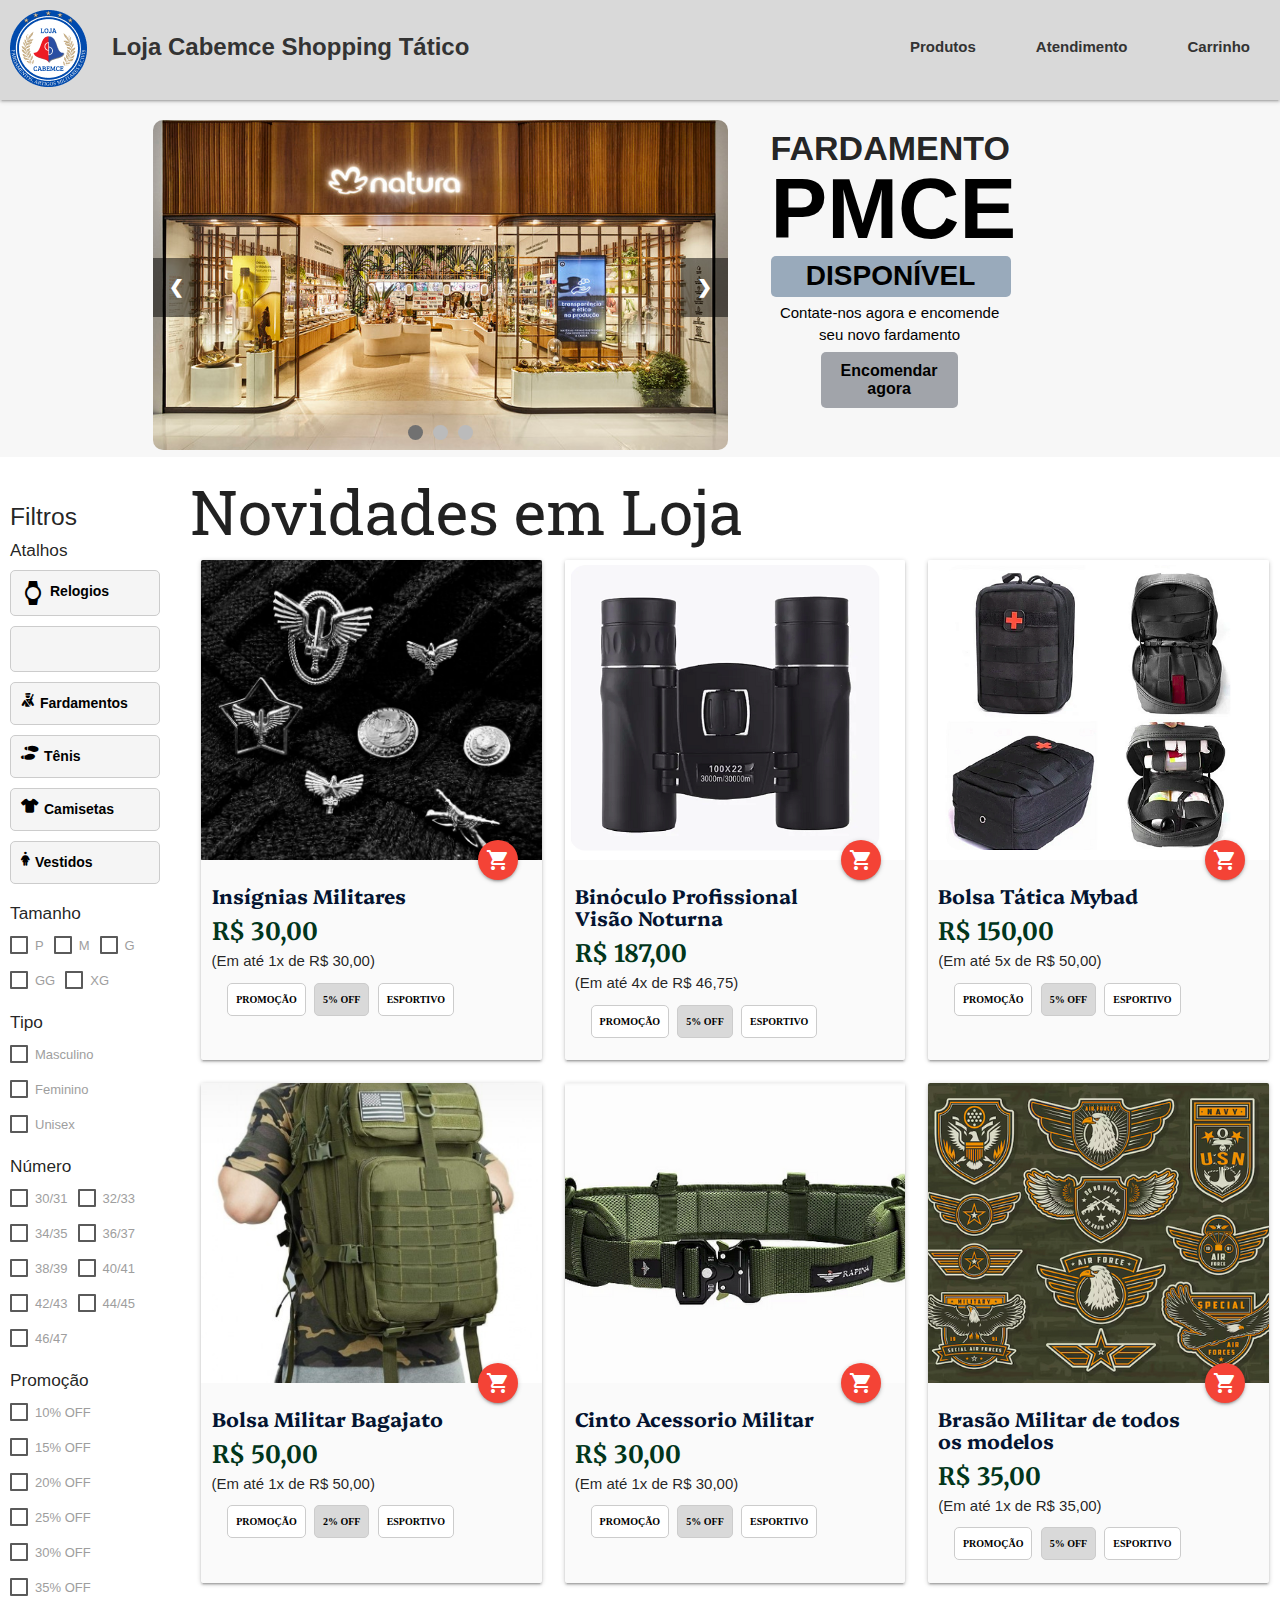
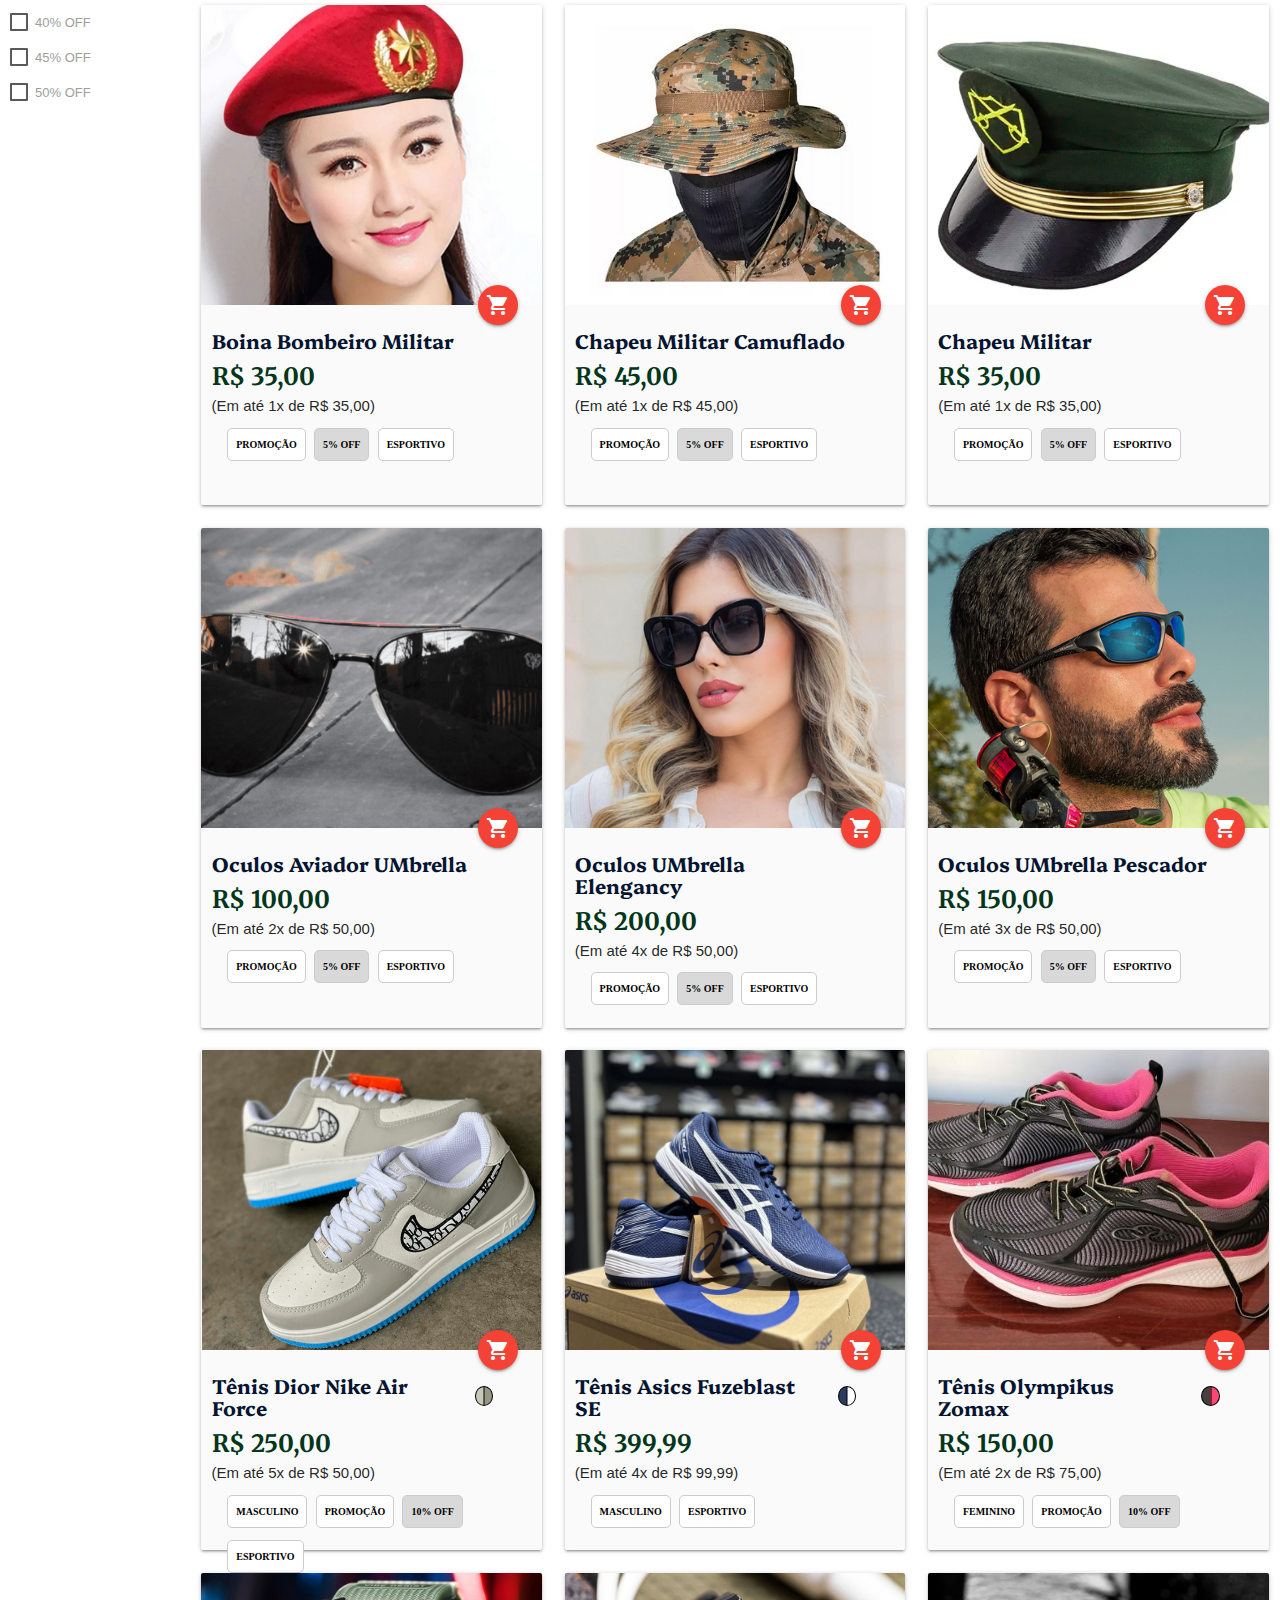
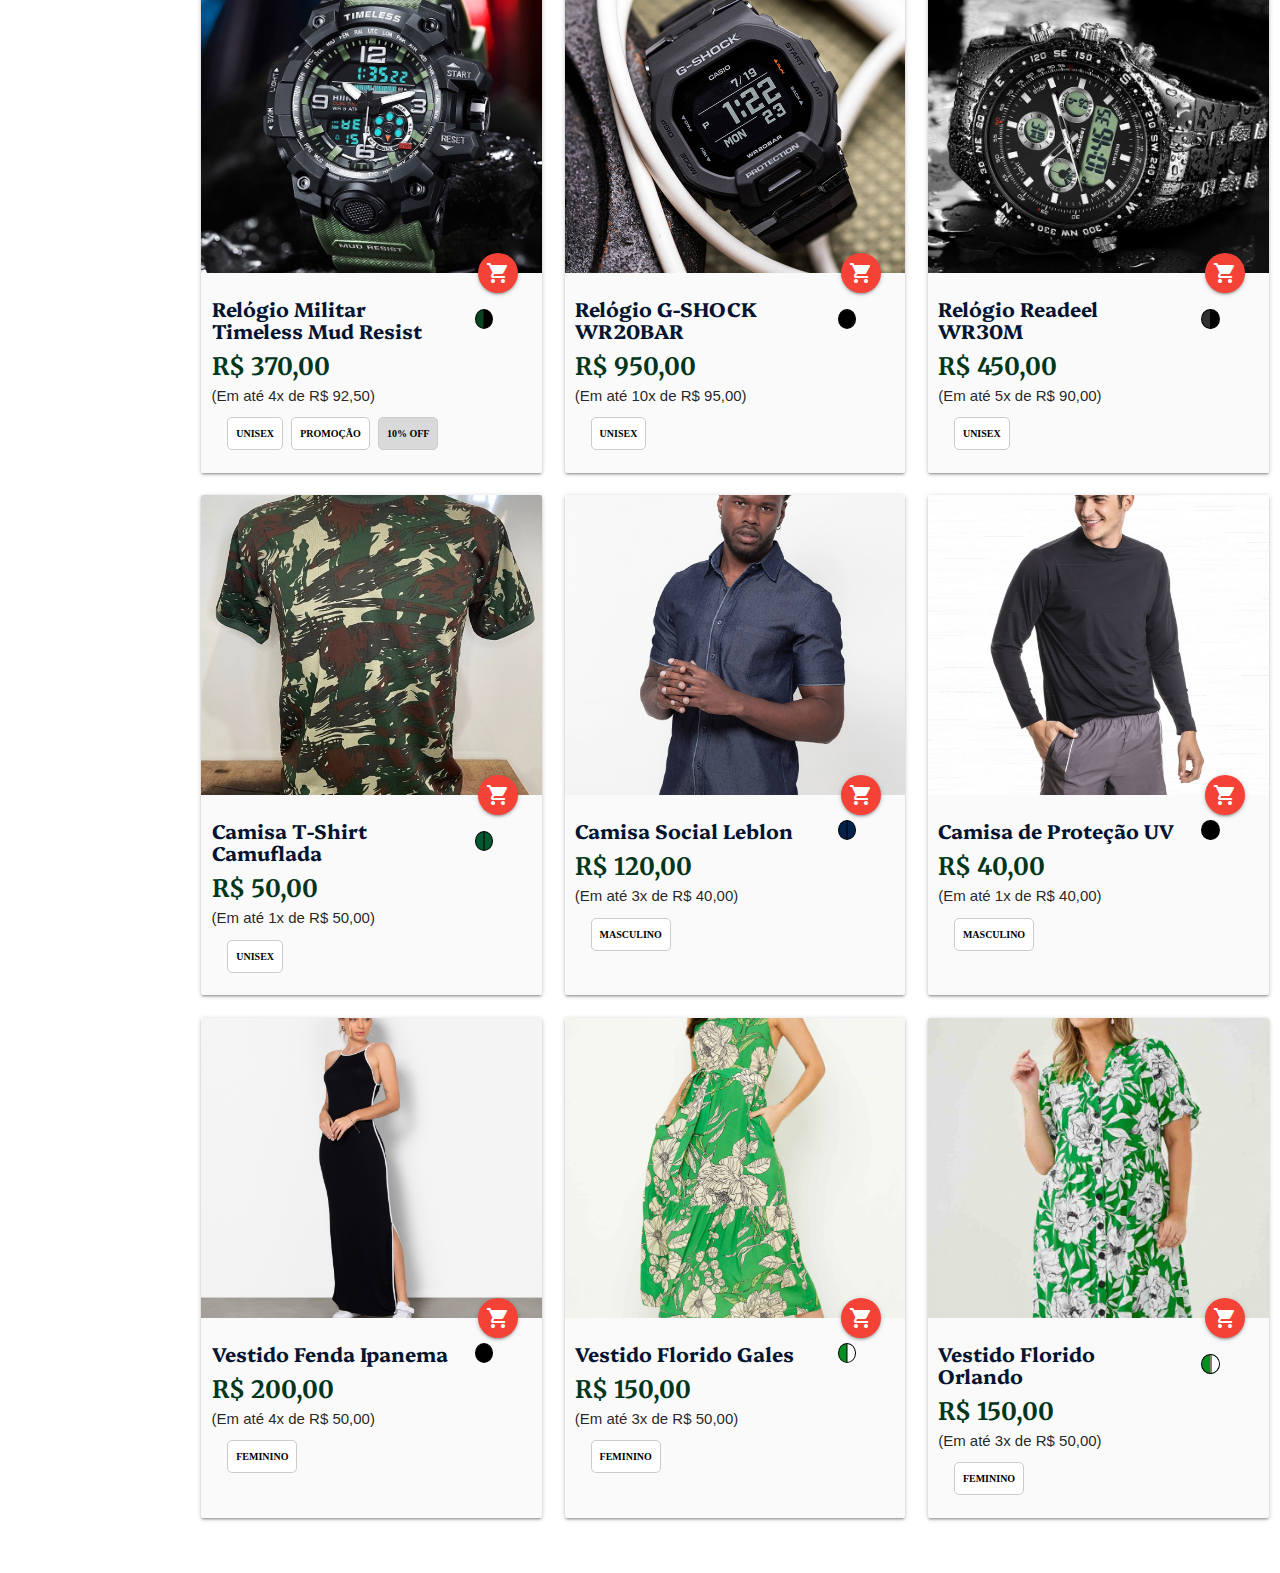
==== commit b900c6b9: "ajudando index" ====
--- a/index.html
+++ b/index.html
@@ -15,10 +15,8 @@
     <section>
         <nav class="nav-principal">
             <div class="nav-wrapper">
-                <img src="img/logo.png" id="nav-logo" alt="">
-                
-                <a href="#" class="brand-logo" id="nav-titulo">Loja Cabemce</a>
-                
+                <img src="img/logo.png" id="nav-logo" alt="">   
+                <a href="#" class="brand-logo" id="nav-titulo">Loja Cabemce Shopping Tático</a>
                 <ul id="nav-mobile" class="right hide-on-med-and-down">
                     <li id="nav-list"><a href="#">Produtos</a></li>
                     <li id="nav-list"><a href="#">Atendimento</a></li>
@@ -32,7 +30,7 @@
                 <div class="row">
                     <div class="col s12 m8">
                         <div class="carousel-container">
-                            <div class="carousel">
+                            <div class="">
                                 <div class="carousel-slides">
                                     <div class="carousel-slide"><img src="img/exe1.jpg" alt="Imagem 1"></div>
                                     <div class="carousel-slide"><img src="img/exe2.jpg" alt="Imagem 2"></div>
@@ -50,7 +48,7 @@
                         </div>
                     </div>
     
-                    <div class="col s12 m2">
+                    <div class="col s12 m2 center">
                         <div id="introducao-texto">
                             <h1 id="introducao-texto-base">Fardamento</h1>
                             <h1 id="introducao-texto-orgao">PMCE</h1>
@@ -317,7 +315,8 @@
             </div>
         </li>
     </ul>
-    <a href="#" data-target="slide-out" class="sidenav-trigger"><i class="material-icons">menu</i></a> 
+    
+    <!--<a href="#" data-target="slide-out" class="sidenav-trigger"><i class="material-icons">menu</i></a> -->
 
     <div class="container-flex">
         <aside id="menu-filtros" class="anside-desktop">
@@ -563,6 +562,406 @@
                 </div>
 
                 <div class="row" id="card-row">
+                    
+                     <!-- Seção Militares -->
+                    <div class="col s12 m6 l4">
+                        <div class="card" id="artigo-militar">
+                            <div class="card-image">
+                                <img src="img/artigos-militares-broche.jpg" id="card-imagem">
+                                <a class="btn-floating halfway-fab waves-effect waves-light red"><i class="material-icons">shopping_cart</i></a>
+                            </div>
+                            
+                            <div class="card-content" id="card-info">
+                                
+                                <h1 id="card-title">
+                                    <span class="col s12">Insígnias Militares</span>
+                                </h1>
+
+                                <div class="col s12 m12 l12" id="card-preco">
+                                    <p id="card-preco-total">R$ 30,00</p>
+                                    <p id="card-preco-parcela">(Em até 1x de R$ 30,00)</p>
+                                </div>
+
+                                <div   id="card-itens">
+                                    <span>PROMOÇÃO</span>
+                                </div>
+                                
+                                <div id="card-desconto">
+                                    <span>5% OFF</span>
+                                </div>
+
+                                <div  id="card-itens">
+                                    <span>ESportivo</span>
+                                </div>
+                            </div>
+                        </div>
+                    </div>
+
+                    <div class="col s12 m6 l4">
+                        <div class="card" id="artigo-militar">
+                            <div class="card-image">
+                                <img src="img/artigos-militar-binoculo.png" id="card-imagem">
+                                <a class="btn-floating halfway-fab waves-effect waves-light red"><i class="material-icons">shopping_cart</i></a>
+                            </div>
+                            
+                            <div class="card-content" id="card-info">
+                                
+                                <h1 id="card-title">
+                                    <span class="col s12">Binóculo Profissional Visão Noturna</span>
+                                </h1>
+
+                                <div class="col s12 m12 l12" id="card-preco">
+                                    <p id="card-preco-total">R$ 187,00</p>
+                                    <p id="card-preco-parcela">(Em até 4x de R$ 46,75)</p>
+                                </div>
+
+                                <div   id="card-itens">
+                                    <span>PROMOÇÃO</span>
+                                </div>
+                                
+                                <div id="card-desconto">
+                                    <span>5% OFF</span>
+                                </div>
+
+                                <div  id="card-itens">
+                                    <span>ESportivo</span>
+                                </div>
+                            </div>
+                        </div>
+                    </div>
+
+                    <div class="col s12 m6 l4">
+                        <div class="card" id="artigo-militar">
+                            <div class="card-image">
+                                <img src="img/artigos-militares-bolsa2.png" id="card-imagem">
+                                <a class="btn-floating halfway-fab waves-effect waves-light red"><i class="material-icons">shopping_cart</i></a>
+                            </div>
+                            
+                            <div class="card-content" id="card-info">
+                                
+                                <h1 id="card-title">
+                                    <span class="col s12">Bolsa Tática Mybad</span>
+                                </h1>
+
+                                <div class="col s12 m12 l12" id="card-preco">
+                                    <p id="card-preco-total">R$ 150,00</p>
+                                    <p id="card-preco-parcela">(Em até 5x de R$ 50,00)</p>
+                                </div>
+
+                                <div   id="card-itens">
+                                    <span>PROMOÇÃO</span>
+                                </div>
+                                
+                                <div id="card-desconto">
+                                    <span>5% OFF</span>
+                                </div>
+
+                                <div  id="card-itens">
+                                    <span>ESportivo</span>
+                                </div>
+                            </div>
+                        </div>
+                    </div>
+
+                    <div class="col s12 m6 l4">
+                        <div class="card" id="artigo-militar">
+                            <div class="card-image">
+                                <img src="img/artigos-militares-bolsa.png" id="card-imagem">
+                                <a class="btn-floating halfway-fab waves-effect waves-light red"><i class="material-icons">shopping_cart</i></a>
+                            </div>
+                            
+                            <div class="card-content" id="card-info">
+                                
+                                <h1 id="card-title">
+                                    <span class="col s12">Bolsa Militar Bagajato</span>
+                                </h1>
+
+                                <div class="col s12 m12 l12" id="card-preco">
+                                    <p id="card-preco-total">R$ 50,00</p>
+                                    <p id="card-preco-parcela">(Em até 1x de R$ 50,00)</p>
+                                </div>
+
+                                <div   id="card-itens">
+                                    <span>PROMOÇÃO</span>
+                                </div>
+
+                                <div id="card-desconto">
+                                    <span>2% OFF</span>
+                                </div>
+
+                                <div  id="card-itens">
+                                    <span>ESportivo</span>
+                                </div>
+                            </div>
+                        </div>
+                    </div>
+
+                    <div class="col s12 m6 l4">
+                        <div class="card" id="artigo-militar">
+                            <div class="card-image">
+                                <img src="img/artigos-militares-cinto.png" id="card-imagem">
+                                <a class="btn-floating halfway-fab waves-effect waves-light red"><i class="material-icons">shopping_cart</i></a>
+                            </div>
+                            
+                            <div class="card-content" id="card-info">
+                                
+                                <h1 id="card-title">
+                                    <span class="col s12">Cinto Acessorio Militar</span>
+                                </h1>
+
+                                <div class="col s12 m12 l12" id="card-preco">
+                                    <p id="card-preco-total">R$ 30,00</p>
+                                    <p id="card-preco-parcela">(Em até 1x de R$ 30,00)</p>
+                                </div>
+
+                                <div   id="card-itens">
+                                    <span>PROMOÇÃO</span>
+                                </div>
+                                
+                                <div id="card-desconto">
+                                    <span>5% OFF</span>
+                                </div>
+
+                                <div  id="card-itens">
+                                    <span>ESportivo</span>
+                                </div>
+                            </div>
+                        </div>
+                    </div>
+
+                    <div class="col s12 m6 l4">
+                        <div class="card" id="artigo-militar">
+                            <div class="card-image">
+                                <img src="img/artigos-militares-luva-insignia.png" id="card-imagem">
+                                <a class="btn-floating halfway-fab waves-effect waves-light red"><i class="material-icons">shopping_cart</i></a>
+                            </div>
+                            
+                            <div class="card-content" id="card-info">
+                                
+                                <h1 id="card-title">
+                                    <span class="col s12">Brasão Militar de todos os modelos</span>
+                                </h1>
+
+                                <div class="col s12 m12 l12" id="card-preco">
+                                    <p id="card-preco-total">R$ 35,00</p>
+                                    <p id="card-preco-parcela">(Em até 1x de R$ 35,00)</p>
+                                </div>
+
+                                <div   id="card-itens">
+                                    <span>PROMOÇÃO</span>
+                                </div>
+
+                                <div id="card-desconto">
+                                    <span>5% OFF</span>
+                                </div>
+
+                                <div  id="card-itens">
+                                    <span>ESportivo</span>
+                                </div>
+                            </div>
+                        </div>
+                    </div>
+                    
+                    <!-- Seção Boinas -->
+                    <div class="col s12 m6 l4">
+                        <div class="card" id="boina-militar">
+                            <div class="card-image">
+                                <img src="img/chapeu-militar.png" id="card-imagem">
+                                <a class="btn-floating halfway-fab waves-effect waves-light red"><i class="material-icons">shopping_cart</i></a>
+                            </div>
+                            
+                            <div class="card-content" id="card-info">
+                                
+                                <h1 id="card-title">
+                                    <span class="col s12">Boina Bombeiro Militar</span>
+                                </h1>
+
+                                <div class="col s12 m12 l12" id="card-preco">
+                                    <p id="card-preco-total">R$ 35,00</p>
+                                    <p id="card-preco-parcela">(Em até 1x de R$ 35,00)</p>
+                                </div>
+
+                                <div   id="card-itens">
+                                    <span>PROMOÇÃO</span>
+                                </div>
+
+                                <div id="card-desconto">
+                                    <span>5% OFF</span>
+                                </div>
+
+                                <div  id="card-itens">
+                                    <span>ESportivo</span>
+                                </div>
+                            </div>
+                        </div>
+                    </div>
+
+                    <div class="col s12 m6 l4">
+                        <div class="card" id="boina-militar">
+                            <div class="card-image">
+                                <img src="img/artigos-militares-chapeu.png" id="card-imagem">
+                                <a class="btn-floating halfway-fab waves-effect waves-light red"><i class="material-icons">shopping_cart</i></a>
+                            </div>
+                            
+                            <div class="card-content" id="card-info">
+                                
+                                <h1 id="card-title">
+                                    <span class="col s12">Chapeu Militar Camuflado</span>
+                                </h1>
+
+                                <div class="col s12 m12 l12" id="card-preco">
+                                    <p id="card-preco-total">R$ 45,00</p>
+                                    <p id="card-preco-parcela">(Em até 1x de R$ 45,00)</p>
+                                </div>
+
+                                <div   id="card-itens">
+                                    <span>PROMOÇÃO</span>
+                                </div>
+
+                                <div id="card-desconto">
+                                    <span>5% OFF</span>
+                                </div>
+
+                                <div  id="card-itens">
+                                    <span>ESportivo</span>
+                                </div>
+                            </div>
+                        </div>
+                    </div>
+            
+                    <div class="col s12 m6 l4">
+                        <div class="card" id="boina-militar">
+                            <div class="card-image">
+                                <img src="img/artigos-militares-chapeu2.png" id="card-imagem">
+                                <a class="btn-floating halfway-fab waves-effect waves-light red"><i class="material-icons">shopping_cart</i></a>
+                            </div>
+                            
+                            <div class="card-content" id="card-info">
+                                
+                                <h1 id="card-title">
+                                    <span class="col s12">Chapeu Militar</span>
+                                </h1>
+
+                                <div class="col s12 m12 l12" id="card-preco">
+                                    <p id="card-preco-total">R$ 35,00</p>
+                                    <p id="card-preco-parcela">(Em até 1x de R$ 35,00)</p>
+                                </div>
+
+                                <div   id="card-itens">
+                                    <span>PROMOÇÃO</span>
+                                </div>
+
+                                <div id="card-desconto">
+                                    <span>5% OFF</span>
+                                </div>
+
+                                <div  id="card-itens">
+                                    <span>ESportivo</span>
+                                </div>
+                            </div>
+                        </div>
+                    </div>
+
+                    <!-- Seção Oculos -->
+                    <div class="col s12 m6 l4">
+                        <div class="card" id="oculos-militar">
+                            <div class="card-image">
+                                <img src="img/oculos-aviador1.png" id="card-imagem">
+                                <a class="btn-floating halfway-fab waves-effect waves-light red"><i class="material-icons">shopping_cart</i></a>
+                            </div>
+                            
+                            <div class="card-content" id="card-info">
+                                
+                                <h1 id="card-title">
+                                    <span class="col s12">Oculos Aviador UMbrella</span>
+                                </h1>
+
+                                <div class="col s12 m12 l12" id="card-preco">
+                                    <p id="card-preco-total">R$ 100,00</p>
+                                    <p id="card-preco-parcela">(Em até 2x de R$ 50,00)</p>
+                                </div>
+
+                                <div   id="card-itens">
+                                    <span>PROMOÇÃO</span>
+                                </div>
+
+                                <div id="card-desconto">
+                                    <span>5% OFF</span>
+                                </div>
+
+                                <div  id="card-itens">
+                                    <span>ESportivo</span>
+                                </div>
+                            </div>
+                        </div>
+                    </div>
+
+                    <div class="col s12 m6 l4">
+                        <div class="card" id="oculos-militar">
+                            <div class="card-image">
+                                <img src="img/oculos-aviador2.png" id="card-imagem">
+                                <a class="btn-floating halfway-fab waves-effect waves-light red"><i class="material-icons">shopping_cart</i></a>
+                            </div>
+                            
+                            <div class="card-content" id="card-info">
+                                
+                                <h1 id="card-title">
+                                    <span class="col s12">Oculos UMbrella Elengancy</span>
+                                </h1>
+
+                                <div class="col s12 m12 l12" id="card-preco">
+                                    <p id="card-preco-total">R$ 200,00</p>
+                                    <p id="card-preco-parcela">(Em até 4x de R$ 50,00)</p>
+                                </div>
+
+                                <div   id="card-itens">
+                                    <span>PROMOÇÃO</span>
+                                </div>
+
+                                <div id="card-desconto">
+                                    <span>5% OFF</span>
+                                </div>
+
+                                <div  id="card-itens">
+                                    <span>ESportivo</span>
+                                </div>
+                            </div>
+                        </div>
+                    </div>
+
+                    <div class="col s12 m6 l4">
+                        <div class="card" id="oculos-militar">
+                            <div class="card-image">
+                                <img src="img/oculos-aviador3.png" id="card-imagem">
+                                <a class="btn-floating halfway-fab waves-effect waves-light red"><i class="material-icons">shopping_cart</i></a>
+                            </div>
+                            
+                            <div class="card-content" id="card-info">
+                                
+                                <h1 id="card-title">
+                                    <span class="col s12">Oculos UMbrella Pescador</span>
+                                </h1>
+
+                                <div class="col s12 m12 l12" id="card-preco">
+                                    <p id="card-preco-total">R$ 150,00</p>
+                                    <p id="card-preco-parcela">(Em até 3x de R$ 50,00)</p>
+                                </div>
+
+                                <div   id="card-itens">
+                                    <span>PROMOÇÃO</span>
+                                </div>
+
+                                <div id="card-desconto">
+                                    <span>5% OFF</span>
+                                </div>
+
+                                <div  id="card-itens">
+                                    <span>ESportivo</span>
+                                </div>
+                            </div>
+                        </div>
+                    </div>
+
                     <!-- Seção Tenis -->
                     <div class="col s12 m6 l4">
                         <div class="card" id="tenis">
@@ -578,7 +977,7 @@
                                     <div  id="card-bolinha" style="background: linear-gradient(to right, #c7c8b8 49%, #959684 50%);"></div>
                                 </h1>
 
-                                <div class="col s12 m12 l7" id="card-preco">
+                                <div class="col s12 m12 l12" id="card-preco">
                                     <p id="card-preco-total">R$ 250,00</p>
                                     <p id="card-preco-parcela">(Em até 5x de R$ 50,00)</p>
                                 </div>
@@ -616,7 +1015,7 @@
                                     <div id="card-bolinha" style="background: linear-gradient(to right, #2c3a5f 49%, #fff 50%);"></div>
                                 </h1>
 
-                                <div class="col s12 m12 l7" id="card-preco">
+                                <div class="col s12 m12 l12" id="card-preco">
                                     <p id="card-preco-total">R$ 399,99</p>
                                     <p id="card-preco-parcela">(Em até 4x de R$ 99,99)</p>
                                 </div>
@@ -646,7 +1045,7 @@
                                     <div id="card-bolinha" style="background: linear-gradient(to right, #45403d 49%, #fa4773 50%);"></div>
                                 </h1>
 
-                                <div class="col s12 m12 l7" id="card-preco">
+                                <div class="col s12 m12 l12" id="card-preco">
                                     <p id="card-preco-total">R$ 150,00</p>
                                     <p id="card-preco-parcela">(Em até 2x de R$ 75,00)</p>
                                 </div>
@@ -678,9 +1077,10 @@
                                 
                                 <h1 id="card-title">
                                     <span class="col s12">Relógio Militar Timeless Mud Resist</span>
-                                </h1>
-
-                                <div class="col s12 m12 l7" id="card-preco">
+                                    <div id="card-bolinha" style="background: linear-gradient(to right, #08441f 49%, #000 50%);"></div>
+                                </h1>
+
+                                <div class="col s12 m12 l12" id="card-preco">
                                     <p id="card-preco-total">R$ 370,00</p>
                                     <p id="card-preco-parcela">(Em até 4x de R$ 92,50)</p>
                                 </div>
@@ -711,9 +1111,10 @@
                                 
                                 <h1 id="card-title">
                                     <span class="col s12">Relógio G-SHOCK WR20BAR</span>
-                                </h1>
-
-                                <div class="col s12 m12 l7" id="card-preco">
+                                    <div id="card-bolinha" style="background: linear-gradient(to right, #000 49%, #000 50%);"></div>
+                                </h1>
+
+                                <div class="col s12 m12 l12" id="card-preco">
                                     <p id="card-preco-total">R$ 950,00</p>
                                     <p id="card-preco-parcela">(Em até 10x de R$ 95,00)</p>
                                 </div>
@@ -736,15 +1137,178 @@
                                 
                                 <h1 id="card-title">
                                     <span class="col s12">Relógio Readeel WR30M</span>
-                                </h1>
-
-                                <div class="col s12 m12 l7" id="card-preco">
+                                    <div id="card-bolinha" style="background: linear-gradient(to right, #313030 49%, #000 50%);"></div>
+                                </h1>
+
+                                <div class="col s12 m12 l12" id="card-preco">
                                     <p id="card-preco-total">R$ 450,00</p>
                                     <p id="card-preco-parcela">(Em até 5x de R$ 90,00)</p>
                                 </div>
 
                                 <div id="card-itens">
                                     <span>UNISEX</span>
+                                </div>
+                            </div>
+                        </div>
+                    </div>
+
+                    <!-- Seção Camisetas -->
+                    <div class="col s12 m6 l4">
+                        <div class="card" id="card" id="camiseta">
+                            <div class="card-image">
+                                <img src="img/camiseta-camuflada.jpg" id="card-imagem">
+                                <a class="btn-floating halfway-fab waves-effect waves-light red"><i class="material-icons">shopping_cart</i></a>
+                            </div>
+                            
+                            <div class="card-content" id="card-info">
+                                
+                                <h1 id="card-title">
+                                    <span class="col s12">Camisa T-Shirt Camuflada</span>
+                                    <div id="card-bolinha" style="background: linear-gradient(to right, #045831 49%, #045831 50%);"></div>
+
+                                </h1>
+
+                                <div class="col s12 m12 l12" id="card-preco">
+                                    <p id="card-preco-total">R$ 50,00</p>
+                                    <p id="card-preco-parcela">(Em até 1x de R$ 50,00)</p>
+                                </div>
+
+                                <div id="card-itens">
+                                    <span>UNISEX</span>
+                                </div>
+                            </div>
+                        </div>
+                    </div>
+
+                    <div class="col s12 m6 l4">
+                        <div class="card" id="card" id="camiseta">
+                            <div class="card-image">
+                                <img src="img/camiseta-social.jpg" id="card-imagem">
+                                <a class="btn-floating halfway-fab waves-effect waves-light red"><i class="material-icons">shopping_cart</i></a>
+                            </div>
+                            
+                            <div class="card-content" id="card-info">
+                                
+                                <h1 id="card-title">
+                                    <span class="col s12">Camisa Social Leblon</span>
+                                    <div id="card-bolinha" style="background: linear-gradient(to right, #02214b 49%, #02214b 50%);"></div>
+                                </h1>
+
+                                <div class="col s12 m12 l12" id="card-preco">
+                                    <p id="card-preco-total">R$ 120,00</p>
+                                    <p id="card-preco-parcela">(Em até 3x de R$ 40,00)</p>
+                                </div>
+
+                                <div id="card-itens">
+                                    <span>MASCULINO</span>
+                                </div>
+                            </div>
+                        </div>
+                    </div>
+
+                    <div class="col s12 m6 l4">
+                        <div class="card" id="card" id="camiseta">
+                            <div class="card-image">
+                                <img src="img/camiseta-uv.jpg" id="card-imagem">
+                                <a class="btn-floating halfway-fab waves-effect waves-light red"><i class="material-icons">shopping_cart</i></a>
+                            </div>
+                            
+                            <div class="card-content" id="card-info">
+                                
+                                <h1 id="card-title">
+                                    <span class="col s12">Camisa de Proteção UV</span>
+                                    <div id="card-bolinha" style="background: linear-gradient(to right, #000 49%, #000 50%);"></div>
+                                </h1>
+
+                                <div class="col s12 m12 l12" id="card-preco">
+                                    <p id="card-preco-total">R$ 40,00</p>
+                                    <p id="card-preco-parcela">(Em até 1x de R$ 40,00)</p>
+                                </div>
+
+                                <div id="card-itens">
+                                    <span>Masculino</span>
+                                </div>
+                            </div>
+                        </div>
+                    </div>
+
+                     <!-- Seção Vestidos -->
+                     <div class="col s12 m6 l4">
+                        <div class="card" id="card" id="camiseta">
+                            <div class="card-image">
+                                <img src="img/vestidopreto.jpg" id="card-imagem">
+                                <a class="btn-floating halfway-fab waves-effect waves-light red"><i class="material-icons">shopping_cart</i></a>
+                            </div>
+                            
+                            <div class="card-content" id="card-info">
+                                
+                                <h1 id="card-title">
+                                    <span class="col s12">Vestido Fenda Ipanema</span>
+                                    <div id="card-bolinha" style="background: linear-gradient(to right, #000 49%, #000 50%);"></div>
+
+                                </h1>
+
+                                <div class="col s12 m12 l12" id="card-preco">
+                                    <p id="card-preco-total">R$ 200,00</p>
+                                    <p id="card-preco-parcela">(Em até 4x de R$ 50,00)</p>
+                                </div>
+
+                                <div id="card-itens">
+                                    <span>Feminino</span>
+                                </div>
+                            </div>
+                        </div>
+                    </div>
+
+                    <div class="col s12 m6 l4">
+                        <div class="card" id="card" id="camiseta">
+                            <div class="card-image">
+                                <img src="img/vestido-3.jpg" id="card-imagem">
+                                <a class="btn-floating halfway-fab waves-effect waves-light red"><i class="material-icons">shopping_cart</i></a>
+                            </div>
+                            
+                            <div class="card-content" id="card-info">
+                                
+                                <h1 id="card-title">
+                                    <span class="col s12">Vestido Florido Gales</span>
+                                    <div id="card-bolinha" style="background: linear-gradient(to right, #058f23 49%, #fff 50%);"></div>
+
+                                </h1>
+
+                                <div class="col s12 m12 l12" id="card-preco">
+                                    <p id="card-preco-total">R$ 150,00</p>
+                                    <p id="card-preco-parcela">(Em até 3x de R$ 50,00)</p>
+                                </div>
+
+                                <div id="card-itens">
+                                    <span>Feminino</span>
+                                </div>
+                            </div>
+                        </div>
+                    </div>
+
+                    <div class="col s12 m6 l4">
+                        <div class="card" id="card" id="camiseta">
+                            <div class="card-image">
+                                <img src="img/vestidoo.jpg" id="card-imagem">
+                                <a class="btn-floating halfway-fab waves-effect waves-light red"><i class="material-icons">shopping_cart</i></a>
+                            </div>
+                            
+                            <div class="card-content" id="card-info">
+                                
+                                <h1 id="card-title">
+                                    <span class="col s12">Vestido Florido Orlando</span>
+                                    <div id="card-bolinha" style="background: linear-gradient(to right, #058f23 49%, #fff 50%);"></div>
+
+                                </h1>
+
+                                <div class="col s12 m12 l12" id="card-preco">
+                                    <p id="card-preco-total">R$ 150,00</p>
+                                    <p id="card-preco-parcela">(Em até 3x de R$ 50,00)</p>
+                                </div>
+
+                                <div id="card-itens">
+                                    <span>Feminino</span>
                                 </div>
                             </div>
                         </div>
--- a/css/index.css
+++ b/css/index.css
@@ -114,12 +114,10 @@
 }
 
 #menu-filtros {
-    width: 300px;
     background-color: #fff;
-    padding: 20px;
+    padding: 10px;
     top: 0;
     left: 0;
-    overflow-y: auto;
 }
 
 #filter-link{
@@ -194,12 +192,12 @@
 
 #card-info {
     background-color: #e0dede2a;
-    height: 150px;
+    height: 200px;
 }
 
 #card-imagem {
-    width: 100%; 
-    height: 300px; 
+    width: 100%;
+    height: 300px;
     object-fit: cover;
     display: block;
 }
@@ -256,14 +254,15 @@
     background-color: #FFFFFF;
     border: 1px solid #ccc;
     border-radius: 5px;
-    padding: 5px;
+    padding: 8px;
     width: auto;
     display: inline-block; 
     text-align: center;
-    font-size: 9px;
+    font-size: 10px;
     font-weight: bold;
     color: #000000;
     margin: 2px;
+    margin-top: 10px;
     font-family: "PT Serif", serif;
     font-style: normal;
     text-transform: uppercase;
@@ -277,14 +276,15 @@
     background-color: #D9D9D9;
     border: 1px solid #ccc;
     border-radius: 5px;
-    padding: 5px;
+    padding: 8px;
     width: auto;
     display: inline-block;
     text-align: center;
-    font-size: 9px;
+    font-size: 10px;
     font-weight: bold;
     color: #000000; 
     margin: 2px;
+    margin-top: 10px;
     font-family: "PT Serif", serif;
     font-style: normal;
     text-transform: uppercase;
@@ -296,20 +296,17 @@
 
 @media only screen and (max-width: 850px) {
     .introducao {
-        height: 800px;
+        height: 600px;
     }
 
     #introducao-texto {
-        position: absolute;
-        top: 50%;
-        left: 50%;
-        transform: translate(-50%, -50%); /* Ajusta a posição para o centro */
         margin: 0;
-        margin-top: 120px;
+        padding-left: 15%;
     }
     
     #introducao-texto-botao {
-        margin-left: 0px;
+        margin-left: -20px;
+
     }
 
     #introducao-imagem {
--- a/css/auxiliares/carousel.css
+++ b/css/auxiliares/carousel.css
@@ -43,7 +43,7 @@
     top: 50%;
     width: auto;
     padding: 16px;
-    margin-top: -80px;
+    margin-top: -30px;
     color: white;
     font-weight: bold;
     font-size: 18px;
@@ -64,7 +64,7 @@
 
 .carousel-indicators {
     position: absolute;
-    bottom: 65px; /* Distância da parte inferior do contêiner */
+    bottom: 10px; /* Distância da parte inferior do contêiner */
     width: 100%;
     text-align: center;
     padding: 0;
@@ -92,12 +92,11 @@
     }
 
     .carousel {
-        height: 300px; /* Ajuste a altura conforme necessário para dispositivos móveis */
+        height: 230px; /* Ajuste a altura conforme necessário para dispositivos móveis */
     }
 
     .carousel-slide img {
-        height: 100%;
-        max-height: none;
+        height: 230px;
         border-width: 3px; /* Ajuste a largura da borda conforme necessário */
         border: 10px;
         border-radius: 10px;
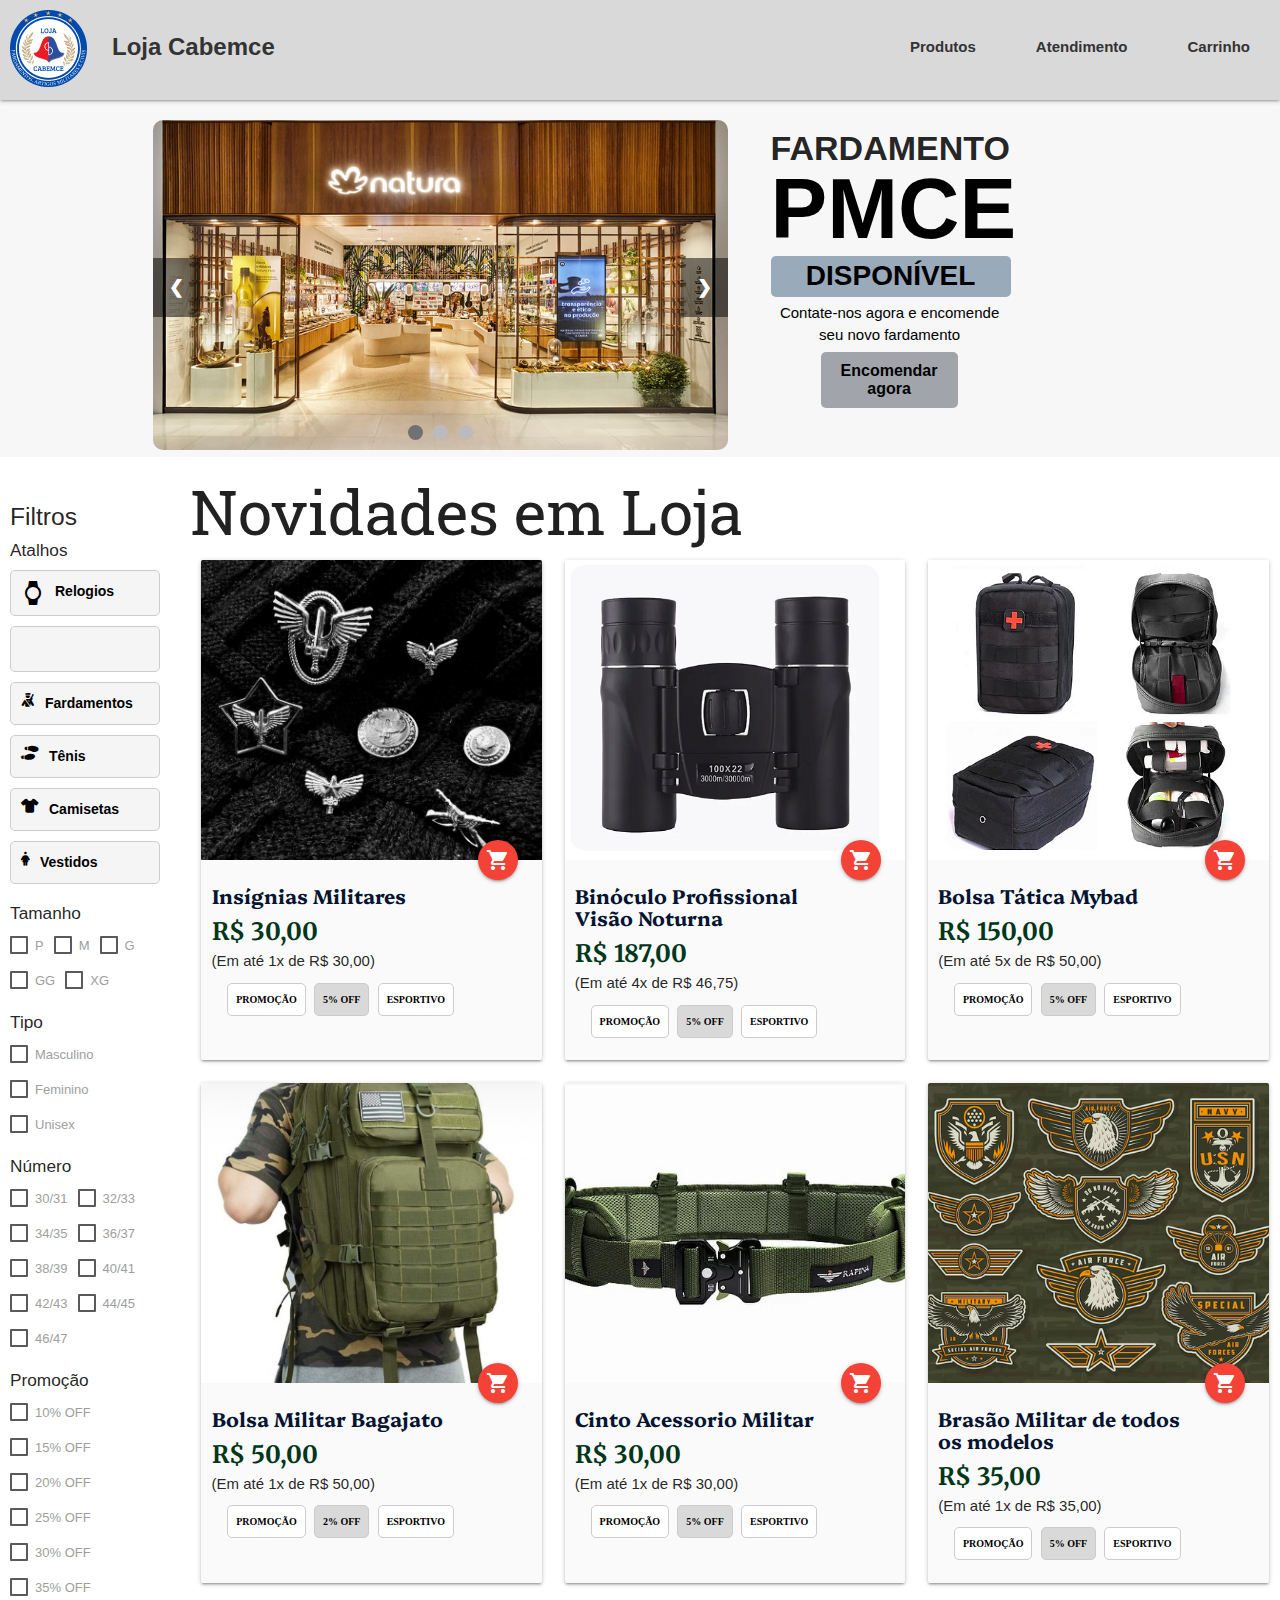
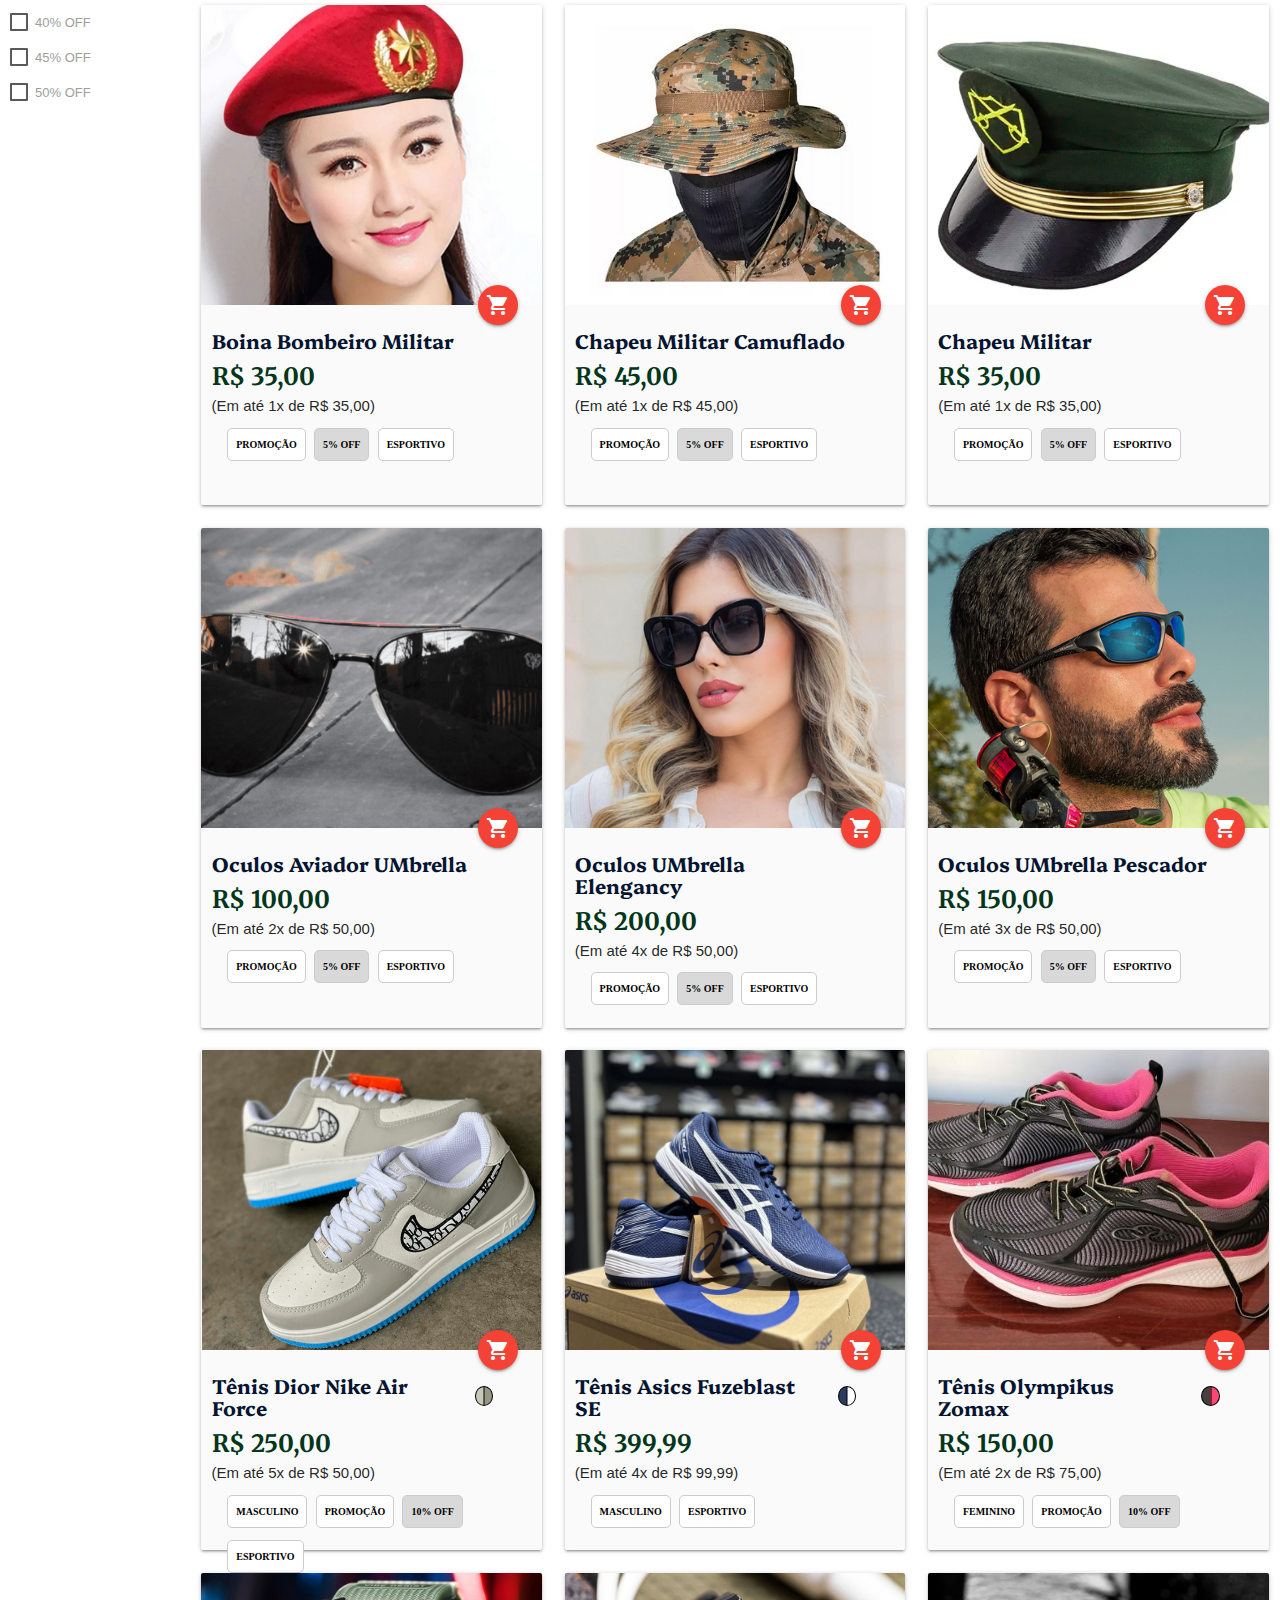
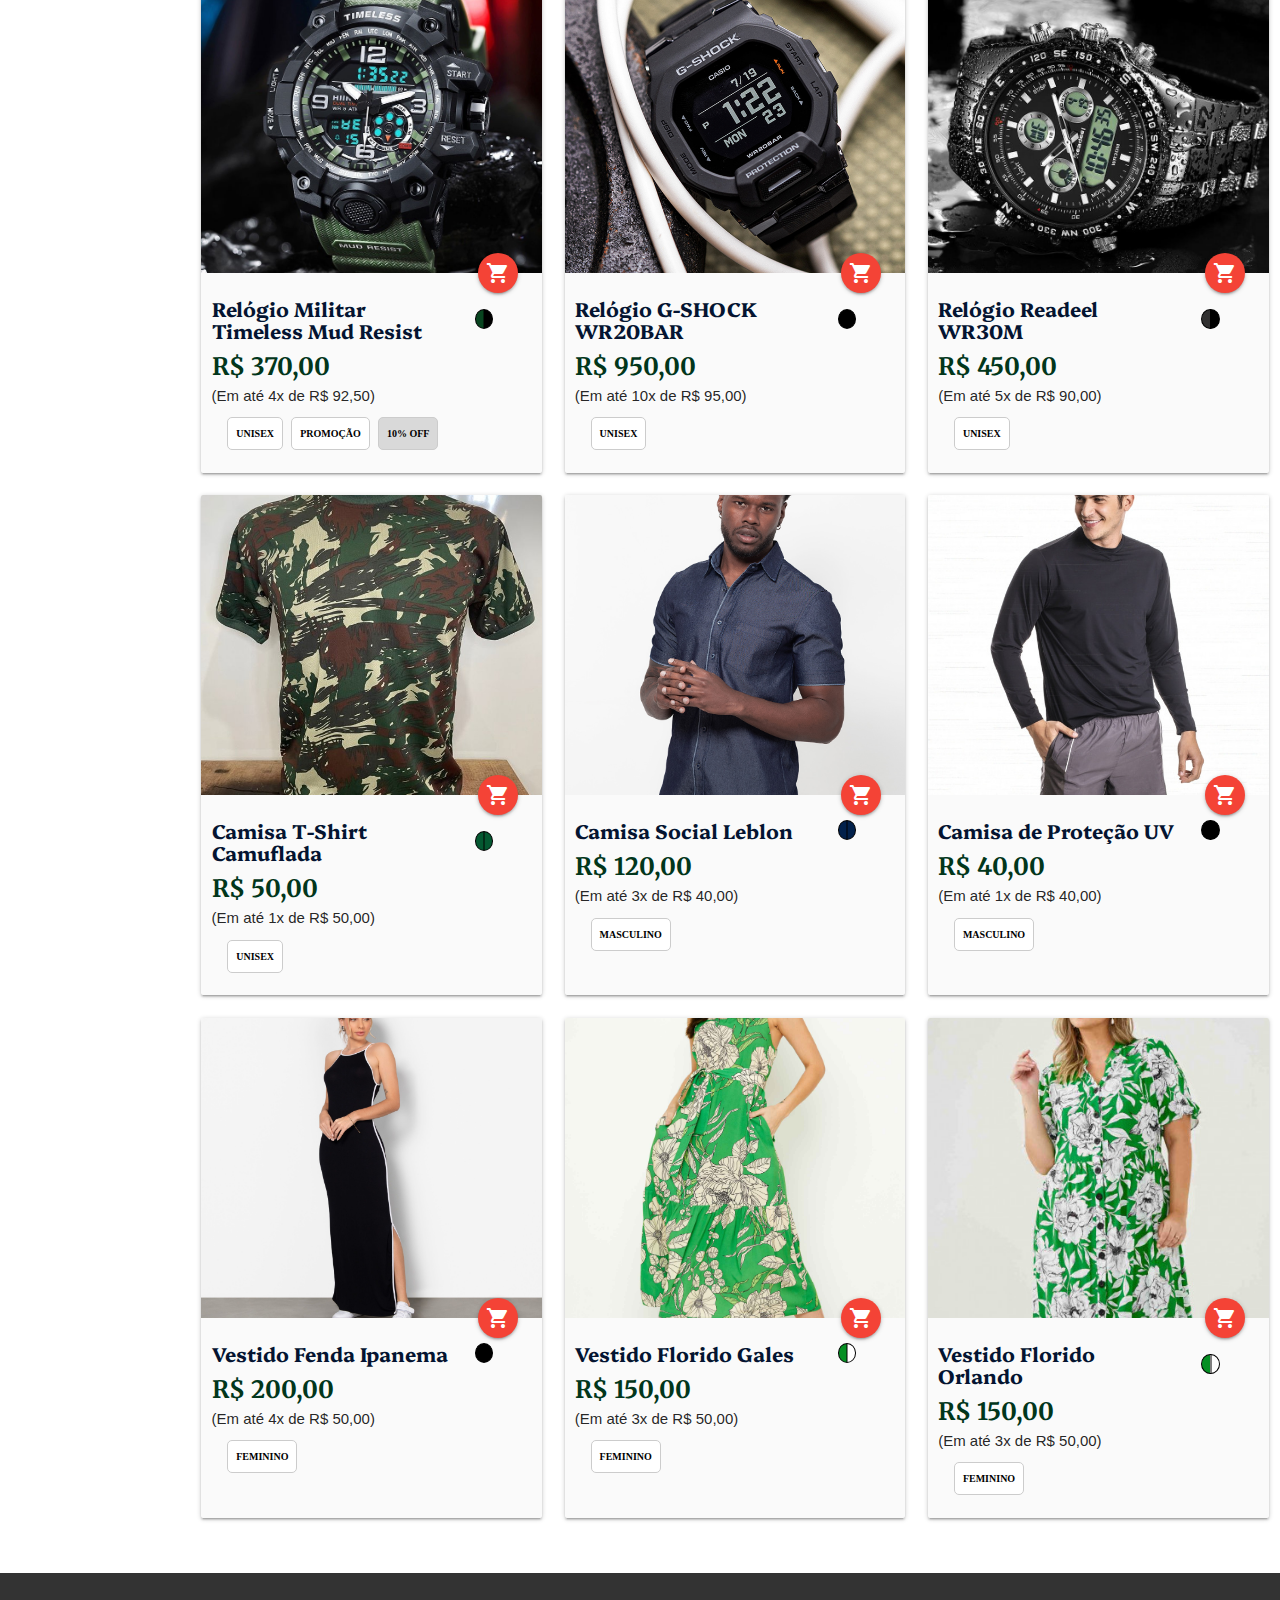
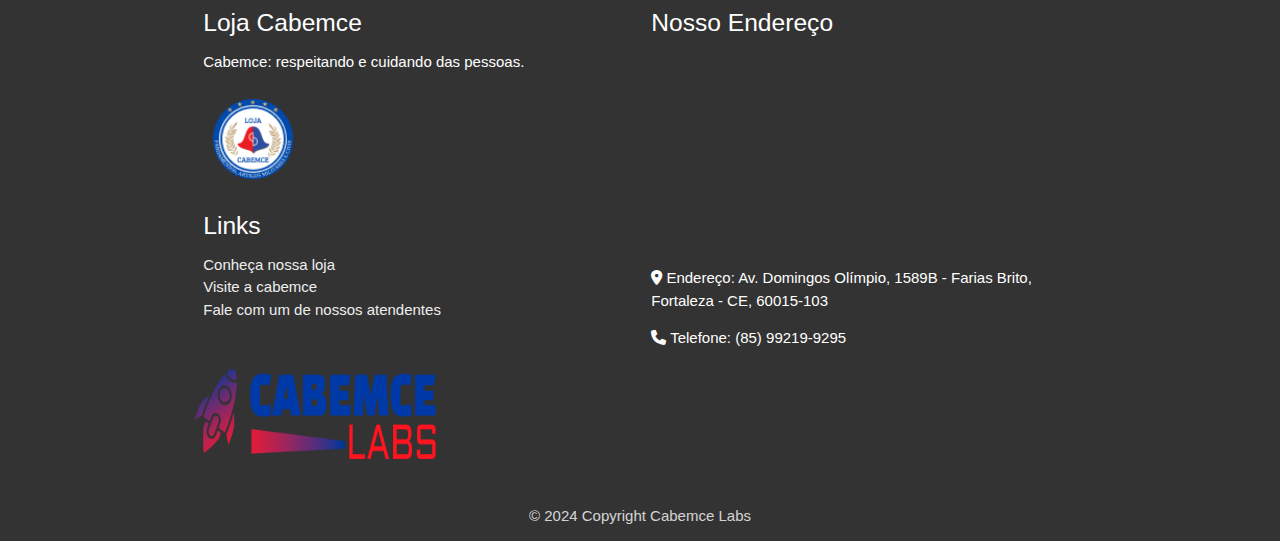
==== commit 4e039ef5: "Criando footer da index" ====
--- a/index.html
+++ b/index.html
@@ -12,15 +12,39 @@
 
 </head>
 <body>
+    <!-- Botão flutuante Fixo-->
+    <div class="fixed-action-btn toolbar direction-top active" id="mobile-fixed-action">
+        <ul>
+            <li class="waves-effect waves-light"> <a href="index_mobile.html" id="mobile-cione-fixo"> <i class="fa-solid fa-user"></i> </a> </li>
+            <li class="waves-effect waves-light"> <a href="index_mobile.html" id="mobile-cione-fixo"> <i class="fa-solid fa-house"></i> </a> </li>
+            <li class="waves-effect waves-light"> <a href="index_mobile.html" id="mobile-cione-fixo"> <i class="fa-solid fa-box"></i> </a> </li>
+        </ul>
+    </div>
+
     <section>
         <nav class="nav-principal">
             <div class="nav-wrapper">
-                <img src="img/logo.png" id="nav-logo" alt="">   
-                <a href="#" class="brand-logo" id="nav-titulo">Loja Cabemce Shopping Tático</a>
+                
+                <!--Desktop-->
+                <img src="img/logo.png" id="nav-logo" alt="">
+
+                <!-- Mobile -->
+                <div id="logo-centro"><img src="img/logo.png" alt=""></div>   
+                
+                <a href="#" class="brand-logo" id="nav-titulo">Loja Cabemce</a>
+                
+                <!-- Mobile -->
+                <a href="#" data-target="slide-out" class="sidenav-trigger" id="menu-hamburgue"><i class="material-icons">menu</i></a>
+
+                <!-- Mobile -->
+                <a href="#" id="menu-out"><i class="material-icons">logout</i></a>
+                
                 <ul id="nav-mobile" class="right hide-on-med-and-down">
                     <li id="nav-list"><a href="#">Produtos</a></li>
                     <li id="nav-list"><a href="#">Atendimento</a></li>
                     <li id="nav-list"><a href="#">Carrinho</a></li>
+                    <li id="nav-list">
+                    </li>
                 </ul>
             </div>
         </nav>
@@ -64,19 +88,46 @@
 
     <ul id="slide-out" class="sidenav">
         <li id="perfil-info">
-            <div class="user-view">
+            <div class="user-view center">
                 <div class="background">
-                    <img src="images/office.jpg" alt="Capa de fundo menu lateral">
-                </div>
-                <a href="#user"><img class="circle" src="images/yuna.jpg"></a>
+                    <img src="img/capa.png" alt="Capa de fundo menu lateral">
+                </div>
+                
+                <div class="image-container">
+                    <a href="#user"><img class="circle" src="img/perfil.jpeg"></a>
+                </div>
+
                 <a href="#name"><span class="black-text name">Renan Aragão</span></a>
+                
                 <a href="#email"><span class="black-text email">renanaragao159@gmail.com</span></a>
             </div>
         </li>
-        <li><a href="#!"><i class="material-icons">cloud</i>Meus Produtos</a></li>
-        <li><a href="#!"><i class="material-icons">cloud</i>Meu Perfil</a></li>
-        <li><div class="divider"></div></li>
-        <li><a class="subheader">Filtros</a></li>
+
+        <li>
+            <div class="divider"></div>
+        </li>
+
+        <li id="menu-itens">
+            <a href="#!">
+                <i class="fa-solid fa-box "></i>
+                Meus Produtos
+            </a>
+        </li>
+        <li>
+            <div class="divider"></div>
+        </li>
+        <li id="menu-itens">
+            <a href="#!">
+                <i class="fa-solid fa-user"></i>
+                Meu Perfil
+            </a>
+        </li>
+        <li>
+            <div class="divider"></div>
+        </li>
+        <li>
+            <a class="subheader">Filtros</a>
+        </li>
         <li>
             <!-- Filtro por atalho -->
             <div class="filter-group" id="filtro-atalho">
@@ -315,8 +366,6 @@
             </div>
         </li>
     </ul>
-    
-    <!--<a href="#" data-target="slide-out" class="sidenav-trigger"><i class="material-icons">menu</i></a> -->
 
     <div class="container-flex">
         <aside id="menu-filtros" class="anside-desktop">
@@ -1317,6 +1366,43 @@
             </div>
         </section>
     </div>
+
+
+    <footer class="page-footer">
+        <div class="container">
+            <div class="row">
+                <div class="col l6 s12">
+                    <h5 >Loja Cabemce</h5>
+                    <p>Cabemce: respeitando e cuidando das pessoas.</p>
+                    <img src="/img/logo.png" id="footer-logo" alt="Logo da Cabemce">
+                    <h5 >Links</h5>
+                    <ul>
+                        <li><a class="grey-text text-lighten-3" href="#!">Conheça nossa loja</a></li>
+                        <li><a class="grey-text text-lighten-3" href="#!">Visite a cabemce</a></li>
+                        <li><a class="grey-text text-lighten-3" href="#!">Fale com um de nossos atendentes</a></li>
+                    </ul>
+                </div>
+
+                <div class="col l6 s12">
+                    <h5 >Nosso Endereço</h5>
+                    <div id="map">
+                        <iframe src="https://www.google.com/maps/embed?pb=!1m18!1m12!1m3!1d527.2611196374432!2d-38.538003774598764!3d-3.734731084030575!2m3!1f0!2f0!3f0!3m2!1i1024!2i768!4f13.1!3m3!1m2!1s0x7c7493ad0d73cbf%3A0x6cda24e20c005031!2sLoja%20CABEMCE!5e0!3m2!1spt-BR!2sbr!4v1723509325662!5m2!1spt-BR!2sbr" width="300" height="200" style="border:0;" allowfullscreen="" loading="lazy" referrerpolicy="no-referrer-when-downgrade"></iframe>                    
+                    </div>
+                    <p><i class="fa-solid fa-location-dot"></i> Endereço: Av. Domingos Olímpio, 1589B - Farias Brito, Fortaleza - CE, 60015-103</p>
+                    <p><i class="fa-solid fa-phone"></i> Telefone: (85) 99219-9295</p>
+                </div>
+
+                <img src="/img/cabemce_labs.png" id="footer-logo2" alt="Logo da Cabemce Labs">
+             </div>
+        </div>
+
+        <div class="footer-copyright">
+          <div class="container center">
+            © 2024 Copyright Cabemce Labs
+          </div>
+        </div>
+    </footer>
+          
 
 <script src="https://code.jquery.com/jquery-3.6.4.min.js"></script>
 <script src="https://cdnjs.cloudflare.com/ajax/libs/materialize/1.0.0/js/materialize.min.js"></script>
--- a/css/index.css
+++ b/css/index.css
@@ -1,6 +1,10 @@
 @import url('https://fonts.googleapis.com/css2?family=Roboto+Slab:wght@400;700&display=swap');
 @import url('https://fonts.googleapis.com/css2?family=Platypi:ital,wght@0,300..800;1,300..800&display=swap');
 @import url('https://fonts.googleapis.com/css2?family=Merriweather:ital,wght@0,300;0,400;0,700;0,900;1,300;1,400;1,700;1,900&family=Platypi:ital,wght@0,300..800;1,300..800&display=swap');
+
+#menu-hamburguer, #menu-out, #logo-centro {
+    display: none;
+}
 
 
 .nav-principal {
@@ -141,7 +145,7 @@
 }
 
 #filter-card i {
-    margin-right: 5px; /* Espaço entre o ícone e o texto */
+    margin-right: 10px; /* Espaço entre o ícone e o texto */
 }
 
 .filter-group {
@@ -294,7 +298,122 @@
     display: block;
 }
 
+.page-footer {
+    background-color: #333
+}
+
+#footer-logo {
+    width: 100px;
+    height: 100px;
+    padding: 10px;
+    object-fit: cover;
+}
+
+#footer-logo2 {
+    width: 250px;
+    height: 100px;
+}
+
 @media only screen and (max-width: 850px) {
+
+    #mobile-fixed-action {
+        transition: transform 0.2s cubic-bezier(0.55, 0.085, 0.68, 0.53) 0s;
+        background-color: 0s linear 0.2s; 
+        text-align: center; 
+        width: 100%; 
+        bottom: 0px; 
+        left: 0px; 
+        overflow: hidden; 
+        background-color: #D9D9D9;
+    }
+
+    #mobile-cione-fixo i{
+        color: #333;
+        font-size: 27px;
+        
+    }
+      
+    #logo-centro {
+        display: flex;
+        justify-content: center; /* Centraliza horizontalmente */
+        align-items: center; /* Centraliza verticalmente */
+        height: 100%; /* Garante que o flexbox ocupe toda a altura da nav */
+    }
+
+    #nav-logo {
+        display: none;
+    }
+
+    #menu-hamburgue {
+        display: flex;
+        position: absolute;
+        left: 0;
+        top: 50%;
+        transform: translateY(-50%);
+        color: #333;
+    }
+
+    #menu-out {
+        display: flex;
+        position: absolute;
+        right: 0;
+        top: 50%;
+        transform: translateY(-50%);
+        color: #333;
+        margin-right: 20px;
+    }
+
+    #menu-hamburgue i, #menu-out i{
+        font-size: 32px;
+    }
+
+    #menu-itens a{
+        font-size: 20px;
+        margin-left: -10px;
+    }
+
+    #menu-itens i{
+        margin-right: 10px;
+    }
+
+    .background {
+        object-fit: cover;
+    }
+
+    .image-container {
+        display: flex;
+        justify-content: center;
+        align-items: center;
+        height: 100%; /* ajusta conforme necessário */
+    }
+
+    #perfil-info span {
+        font-size: 16px;
+        font-weight: bolder;
+    }
+
+    .sidenav .user-view .circle {
+        width: 150px;
+        height: 150px;
+        object-fit: cover;
+    }
+
+    #nav-titulo {
+        display: none;
+    }
+
+   .filter-group {
+    padding: 10px;
+   }
+
+   #filter-card {
+    width: 100%;
+   }
+
+   #filter-card i {
+        margin-top: 10px;
+    }
+
     .introducao {
         height: 600px;
     }
